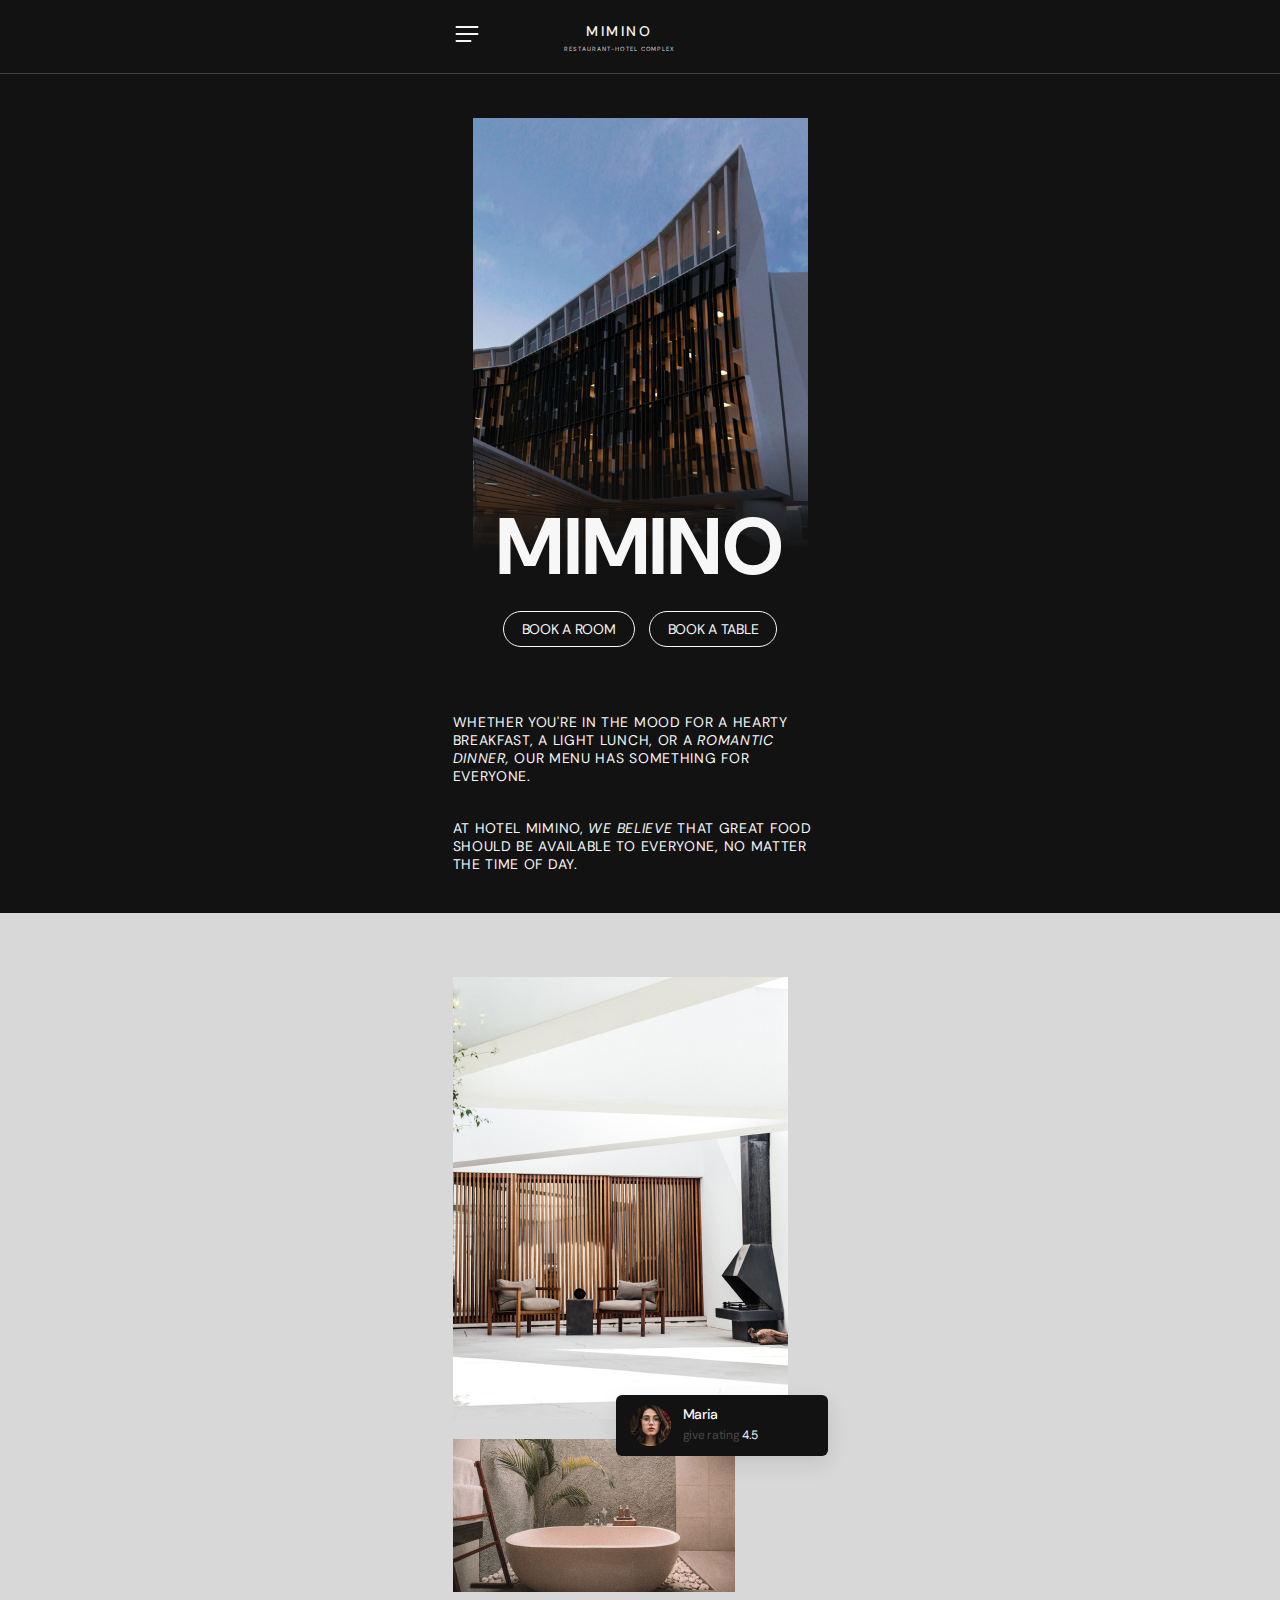
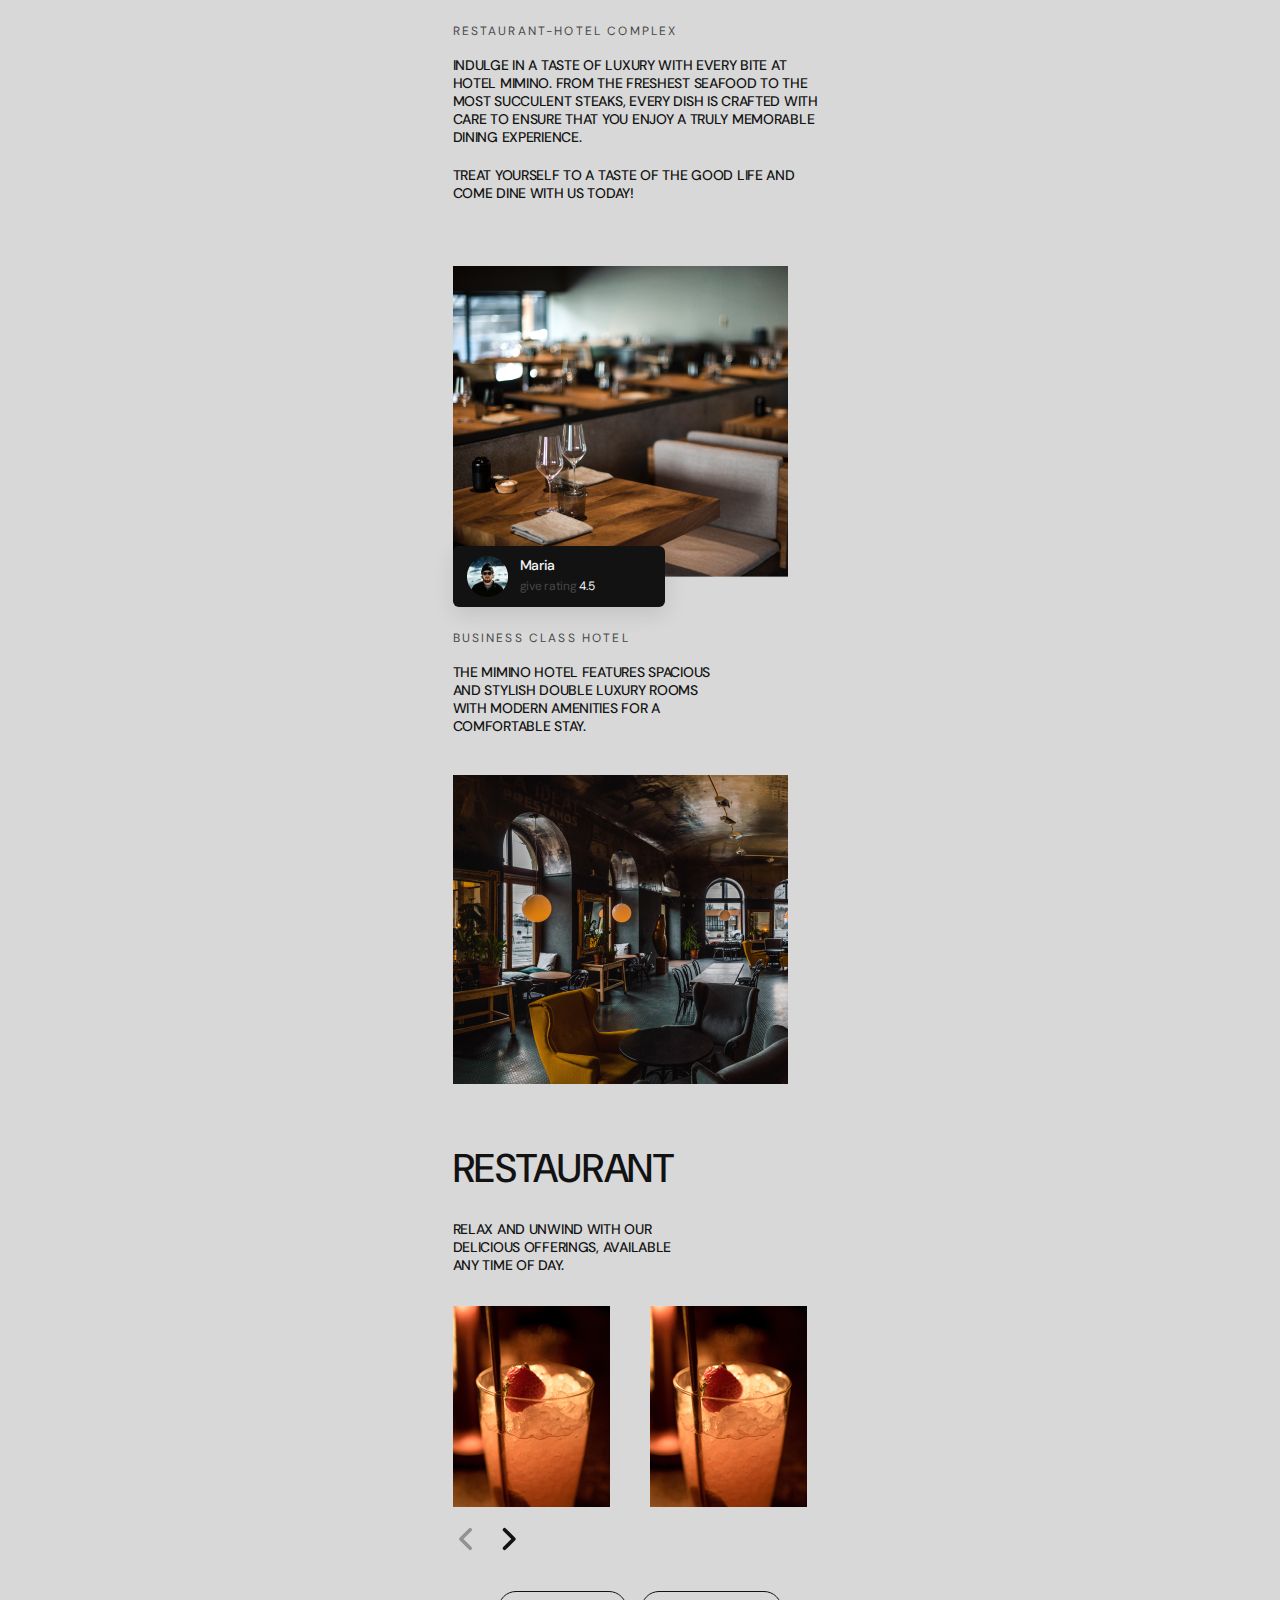
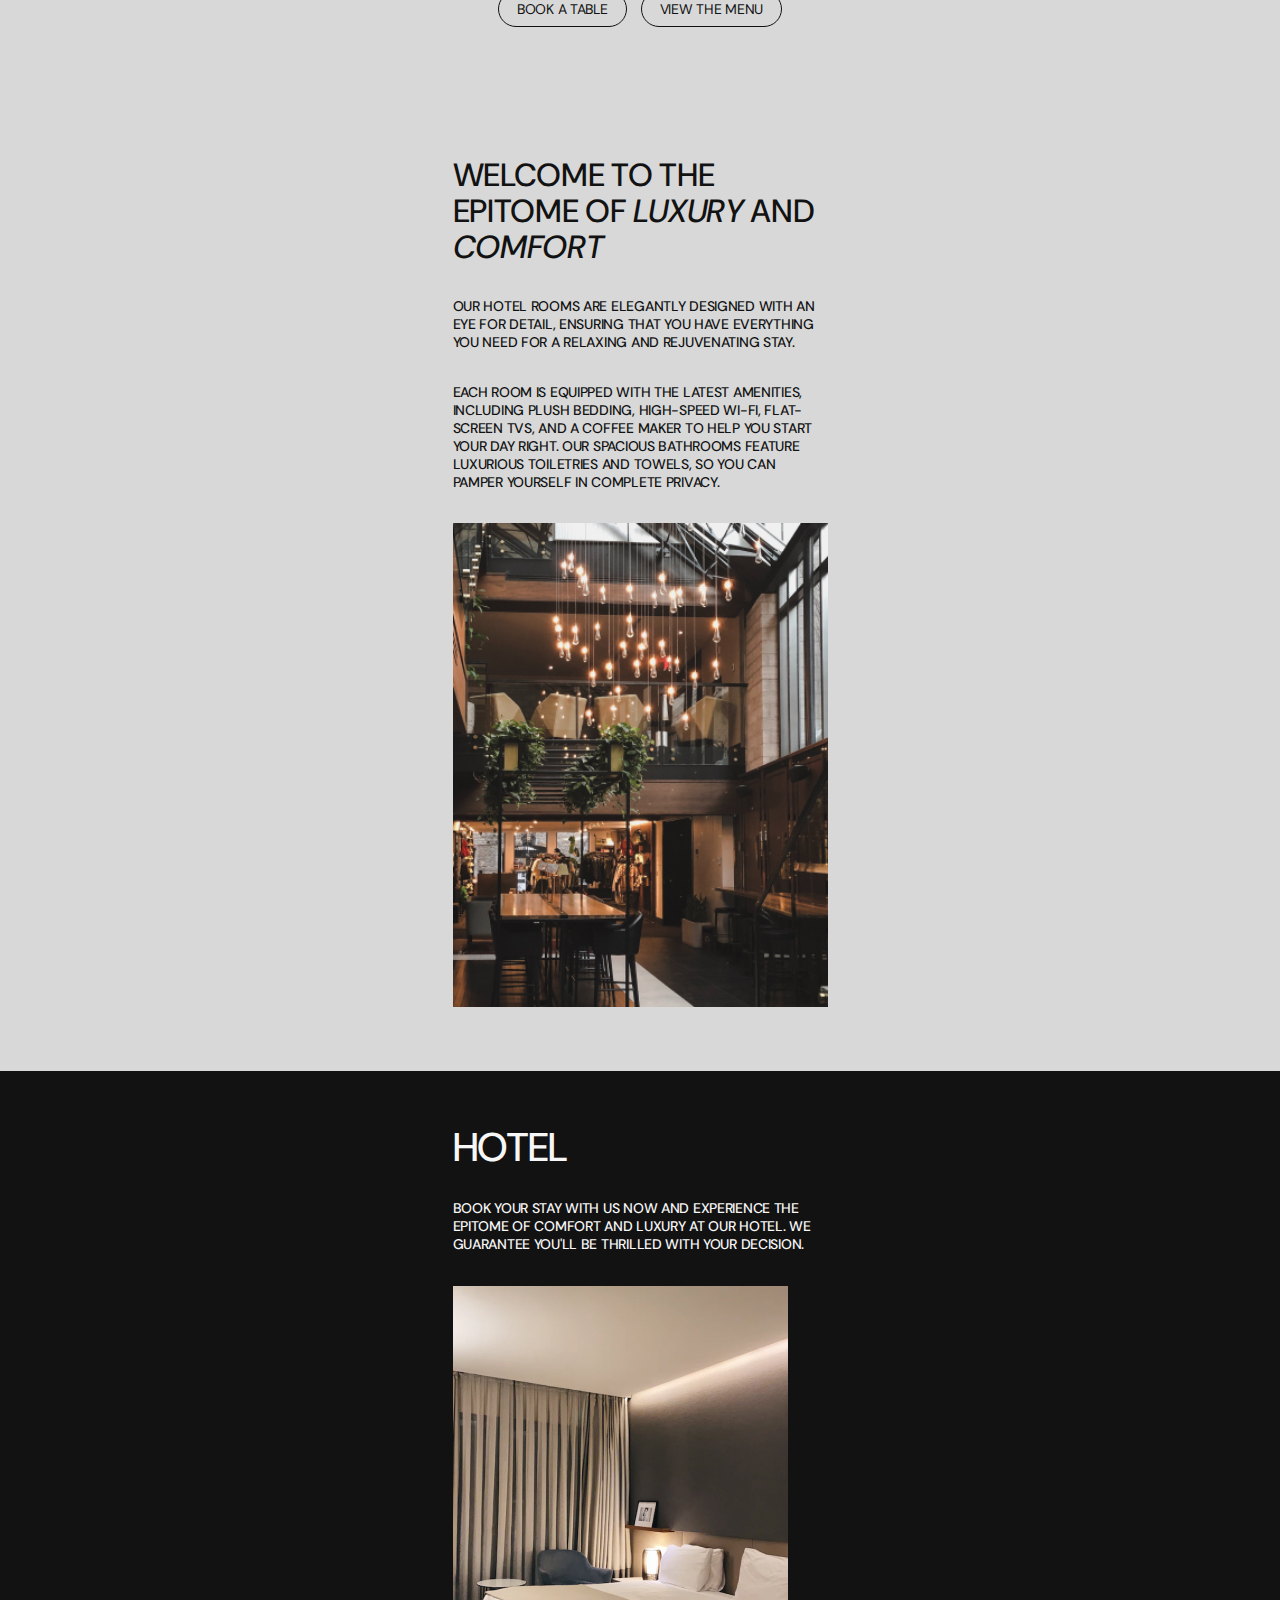
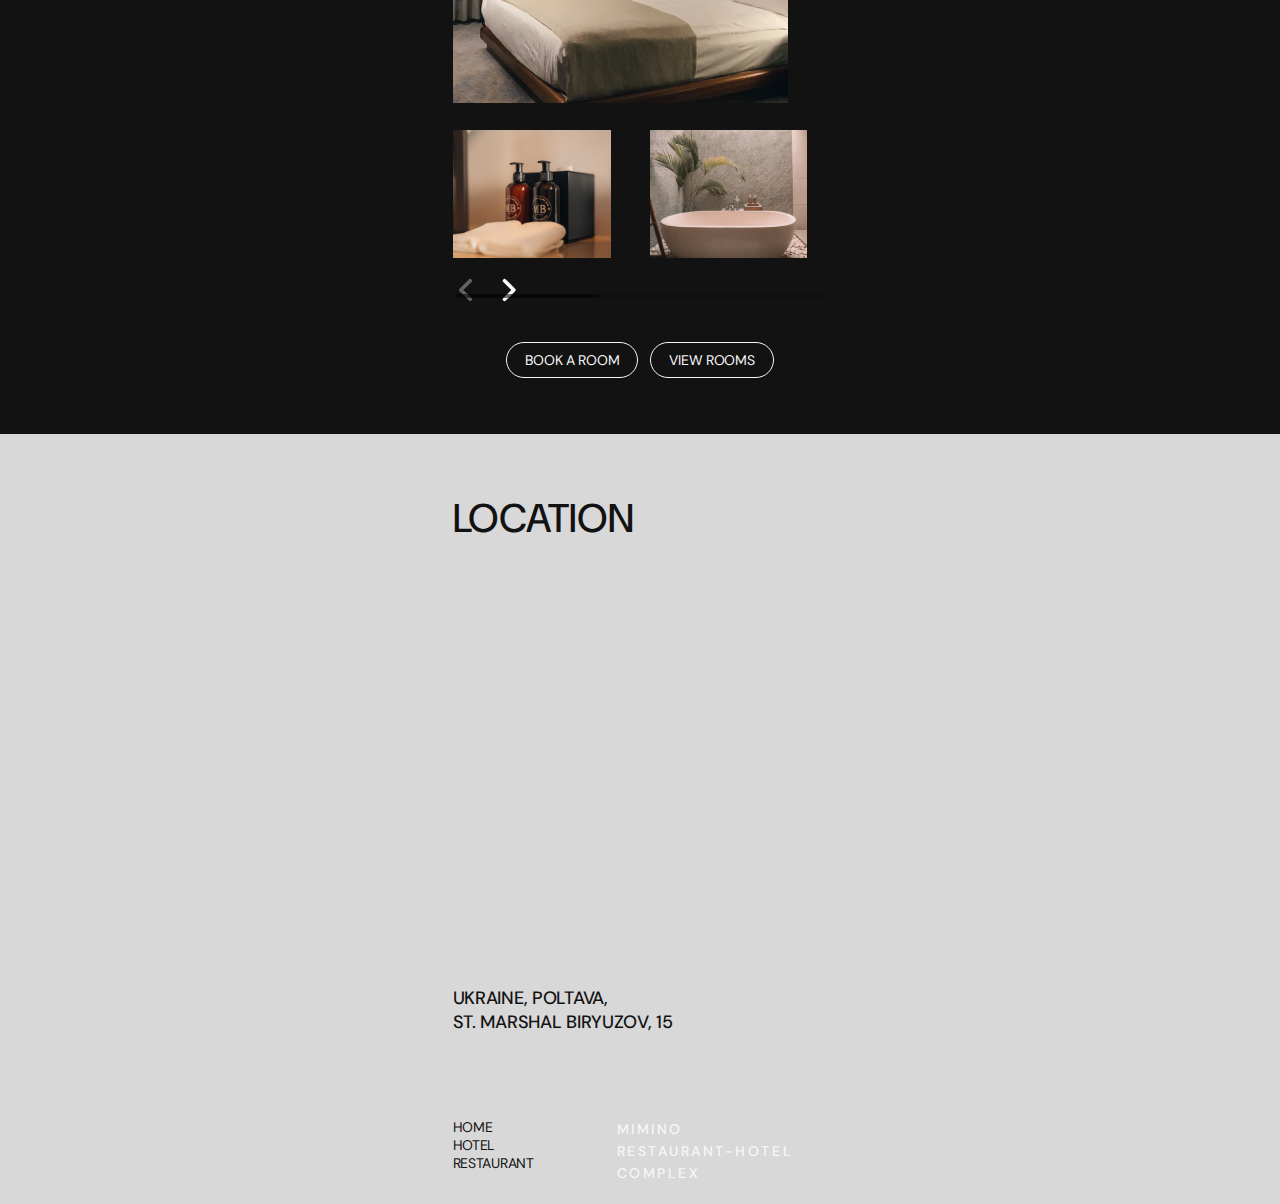
==== index.html @ bb805a33 "add htm&css for mobile" ====
<!DOCTYPE html>
<html lang="en">

<head>
  <meta charset="UTF-8">
  <meta http-equiv="X-UA-Compatible" content="IE=edge">
  <meta name="viewport" content="width=device-width, initial-scale=1.0">
  <title>Home</title>
  <link href="https://fonts.googleapis.com/css2?family=DM+Sans:wght@400;500&display=swap" rel="stylesheet">
  <link rel="stylesheet" href="https://cdnjs.cloudflare.com/ajax/libs/modern-normalize/1.1.0/modern-normalize.min.css"
    integrity="sha512-wpPYUAdjBVSE4KJnH1VR1HeZfpl1ub8YT/NKx4PuQ5NmX2tKuGu6U/JRp5y+Y8XG2tV+wKQpNHVUX03MfMFn9Q=="
    crossorigin="anonymous" referrerpolicy="no-referrer">
  <link rel="stylesheet" href="https://cdn.jsdelivr.net/npm/swiper@9/swiper-bundle.min.css" />
  <link rel="stylesheet" href="./style.css">
</head>

<body>

  <!-- Header -->
  <header class="header">
    <div class="container">
      <div class="pc-menu-container">
        <nav>
          <ul>
            <li><a href="">Home</a></li>
            <li><a href="">Hotel</a></li>
            <li><a href="">Restaurant</a></li>
          </ul>
        </nav>
        <div class="logo">
          <p>Mimino</p>
          <p>restaurant-hotel complex</p>
        </div>
        <address>
          <ul>
            <li><svg class="burger-icon" width="28" height="28">
                <use href="./img/symbol-defs.svg#icon-facebook"></use>
              </svg></li>
            <li><svg>
                <use href="./img/symbol-defs.svgicon-facebook"></use>
              </svg></li>
            <li><svg>
                <use href="./img/symbol-defs.svg#icon-facebook"></use>
              </svg></li>
          </ul>
        </address>
      </div>
      <div class="mobile-menu-container">
        <svg class="burger-icon" width="28" height="28">
          <use href="./img/symbol-defs.svg#icon-menu"></use>
        </svg>
        <div class="logo-container">
          <p class="logo">Mimino</p>
          <p class="logo-text">restaurant-hotel complex</p>
        </div>
      </div>
    </div>
  </header>

  <main>

    <!-- Hero -->
    <section class="hero">
      <div class="container">
        <div class="hero-container">
          <h1 class="title-hero">Mimino</h1>
          <div class="button-container">
            <button type="submit" class="button">Book a room</button>
            <button type="submit" class="button">Book a table</button>
          </div>
          <ul class="hero-list">
            <li>
              <p class="text.hero">Whether you're in the mood for a hearty breakfast, a light lunch, or a <i>romantic
                  dinner,</i> our menu has
                something for
                everyone.</p>
            </li>
            <li>
              <p class="text.hero">At Hotel Mimino, <i>we believe</i> that great food should be available to everyone,
                no
                matter the time of day.
              </p>
            </li>
          </ul>
        </div>
      </div>
    </section>

    <!-- About hotel -->
    <section class="section section-about">
      <div class="container">
        <h2 class="visually-hidden">About hotel</h2>
        <div class="about-wrap">
          <img class="about-image" src="./img/about-us-1-1.jpg" alt="">
          <div class="feedback-block">
            <img class="image-first-reviewer" src="./img/Maria-photo.png" alt="Feedback">
            <div>
              <p class="about-reviewer">Maria</p>
              <p class="about-rating">give rating <span>4.5</span></p>
            </div>
          </div>
          <img src="./img/about-us-1-2.jpg" alt="">
        </div>
        <p class="above-text">Restaurant-hotel complex</p>
        <div class="about-text-container">
          <p class="text">Indulge in a taste of luxury with every bite at Hotel Mimino. From the freshest seafood to
            the most succulent
            steaks,
            every dish is crafted with care to ensure that you enjoy a truly memorable dining experience.</p>
          <p class="text">Treat yourself to a taste of the good life and come dine with us today!</p>
        </div>
        <div class="about-wrap">
          <img class="about-second-image" src="./img/about-us-2-1.png" alt="">
          <div class="feedback-block feedback-second-block">
            <img class="image-first-reviewer" src="./img/alex-photo.png" alt="Feedback">
            <div>
              <p class="about-reviewer">Maria</p>
              <p class="about-rating">give rating <span>4.5</span></p>
            </div>
          </div>
        </div>
        <p class="above-text">business class hotel</p>
        <p class="text about-text">The Mimino hotel features spacious and stylish double luxury rooms with
          modern amenities
          for a comfortable
          stay.</p>
        <img src="./img/about-us-2-2.jpg" alt="">
      </div>
    </section>

    <!-- Restaurant -->
    <section class="section">
      <div class="container">
        <h2 class="title">Restaurant</h2>
        <p class="text restaurant-text">Relax and unwind with our delicious offerings, available any time of day.</p>
        <div class="swiper swiper-restaurant">
          <ul class="swiper-wrapper">
            <li class="swiper-slide">
              <img src="./img/restourant-1.jpg" alt="">
            </li>
            <li class="swiper-slide">
              <img src="./img/restourant-1.jpg" alt="">
            </li>
            <li class="swiper-slide">
              <img src="./img/restourant-1.jpg" alt="">
            </li>
            <li class="swiper-slide">
              <img src="./img/restourant-1.jpg" alt="">
            </li>
            <li class="swiper-slide">
              <img src="./img/restourant-1.jpg" alt="">
            </li>
          </ul>
          <div class="swiper-button-prev">
            <div class="icon-wrapper"><svg class="icon-button-prev">
                <use href="./img/symbol-defs.svg#icon-button-prev"></use>
              </svg></div>
          </div>
          <div class="swiper-button-next">
            <div class="icon-wrapper icon-wrapper-next">
              <svg class="icon-button-next">
                <use href="./img/symbol-defs.svg#icon-button-next"></use>
              </svg>
            </div>
          </div>
        </div>
        <div class="button-container">
          <button type="submit" class="button button-dark">Book a table</button>
          <button type="submit" class="button button-dark">View the menu</button>
        </div>
      </div>
    </section>

    <!-- About hotel -->
    <section class="section">
      <div class="container">
        <h2 class="visually-hidden">About hotel</h2>
        <img src="" alt="">
        <h3 class="title title-hotel">Welcome to the epitome of <i>luxury</i> and <i>comfort</i></h3>
        <div class="text-hotel-container">
          <p class="text">Our hotel rooms are elegantly designed with an eye for detail, ensuring that you have
            everything you need for
            a
            relaxing
            and rejuvenating stay.</p>
          <p class="text">Each room is equipped with the latest amenities, including plush bedding, high-speed
            Wi-Fi, flat-screen TVs,
            and a
            coffee maker to help you start your day right. Our spacious bathrooms feature luxurious toiletries and
            towels,
            so you
            can pamper yourself in complete privacy.</p>
        </div>
        <img src="./img/about-hotel.jpg" width=" 704px" ; alt="" width="335px">
      </div>
    </section>

    <!-- Booking -->
    <section class="section section-dark">
      <div class="container booking-container">
        <h2 class="visually-hidden">Booking</h2>
        <h3 class="title">Hotel</h3>
        <p class="text booking-text">Book your stay with us now and experience the epitome of comfort and luxury at our
          hotel.
          We guarantee you'll
          be
          thrilled with your decision.</p>
        <img src="./img/hotel-badroom.jpg" alt="">
        <div class="swiper swiper-s">
          <ul class="swiper-wrapper">
            <li class="swiper-slide">
              <img src="./img/hotel-bathroom-1.jpg" alt="">
            </li>
            <li class="swiper-slide">
              <img src="./img/hotel-bathroom-2.jpg" alt="">
            </li>
            <li class="swiper-slide">
              <img src="./img/hotel-bathroom-1.jpg" alt="">
            </li>
            <li class="swiper-slide">
              <img src="./img/hotel-bathroom-2.jpg" alt="">
            </li>
            <li class="swiper-slide">
              <img src="./img/hotel-bathroom-1.jpg" alt="">
            </li>
          </ul>
          <div class="swiper-button-prev">
            <div class="icon-wrapper">
              <svg class="icon-button-prev icon-button-ligth">
                <use href="./img/symbol-defs.svg#icon-button-prev"></use>
              </svg>
            </div>
          </div>
          <div class="swiper-button-next">
            <div class="icon-wrapper icon-wrapper-next">
              <svg class="icon-button-next icon-button-ligth">
                <use href="./img/symbol-defs.svg#icon-button-next"></use>
              </svg>
            </div>
            <div class="swiper-scrollbar"></div>
          </div>
        </div>
        <div class="button-container-hotel">
          <button type="submit" class="button">Book a room</button>
          <button type="submit" class="button">View rooms</button>
        </div>
      </div>
    </section>

    <!-- Location -->
    <section class="section section-location">
      <div class="container">
        <h2 class="title">Location</h2>
        <div class="frame">
          <iframe class="frame-map" max-width="335px" height="384px" style="border: 0;"
            src="https://www.google.com/maps/embed?pb=!1m14!1m8!1m3!1d10989.729677347106!2d30.7336159!3d46.4797494!3m2!1i1024!2i768!4f13.1!3m3!1m2!1s0x0%3A0xdc41cc58027fe9b7!2sInweb!5e0!3m2!1sru!2sua!4v1603444441494!5m2!1sru!2sua"
            frameborder="0" allowfullscreen="allowfullscreen" aria-hidden="false" tabindex="0"></iframe>
          <address>
        </div>
        <div class="local-address-container">
          <address>
            <p class="text text-address">Ukraine, Poltava,
              St.&nbsp;Marshal&nbsp;Biryuzov,&nbsp;15</p>
          </address>
        </div>
      </div>
    </section>
  </main>

  <!-- Footer -->
  <footer>
    <div class="container">
      <div class="mobile-menu-container">
        <nav>
          <ul>
            <li><a href="">Home</a></li>
            <li><a href="">Hotel</a></li>
            <li><a href="">Restaurant</a></li>
          </ul>
        </nav>
        <div class="logo">
          <p>Mimino</p>
          <p>restaurant-hotel complex</p>
        </div>
      </div>
    </div>
  </footer>
  <script src="https://cdn.jsdelivr.net/npm/swiper@9/swiper-bundle.min.js"></script>
  <script src="./script-swiper.js"></script>
</body>

</html>
---- style.css ----
/* Variables */

:root {
  --primary-dark-color: #121212;
  --primary-light-color: #F7F7F7;
  --text-dark-color: #121212;
  --text-light-color: F6F6F6;
  --text-secondary-color: #484848;
  --main-background-color: #D8D8D8;
  --secondary-background-color: #121212;
  --transition-duration: 250ms;
  --transition-timing-function: cubic-bezier(0.4, 0, 0.2, 1);
}

body{
  font-family: 'DM Sans', sans-serif;
  font-weight: 400;
  font-size: 14px;
  line-height: calc(18/14);
  color: var(--text-dark-color);
  letter-spacing: -0.02em;
  text-transform: uppercase;
  background-color: var(--main-background-color);
  margin: 0;

}

li {
  list-style: none;
}

a {
  text-decoration: none;
  color: inherit;
}


h1,h2,h3,h4,h5,h6,p,ul {
margin: 0;
padding-left: 0;
}

img {
  display: block;
  max-width: 100%;
}

address {font-style: normal;}

.container {
  max-width: 375px;
  padding: 0 20px;
  margin: 0 auto;
}

.section {
  padding-bottom: 64px;
}

.title {
  font-weight: 500;
    font-size: 40px;
    line-height: calc(40/40);
    margin-bottom: 32px;
}

.text {
  font-weight: 500;
}

.button{
  border: 0.8px solid #F7F7F7;
  border-radius: 32px;
  padding: 8px 18px;
  font-family: 'DM Sans', sans-serif;
  font-weight: 400;
  font-size: 14px;
  line-height: calc(18/14);
  letter-spacing: -0.02em;
  text-transform: uppercase;
  color: #F7F7F7;background-color: transparent;
}

.button-dark {
  border-color: var(--primary-dark-color);
  color: var(--text-dark-color);
}

/* header */
.header {
  border-bottom: 0.5px solid rgba(247, 247, 247, 0.2);
  margin-bottom: 40px;
  position: absolute;
    z-index: 1;
    left: 0;
    right: 0;
}

.logo-container {
display: flex;
flex-direction: column;
justify-content: center;
align-items: center;
gap: 3px;
}

.logo{
  font-weight: 500;
  font-size: 14px;
  line-height: calc(22/14);
  letter-spacing: 0.18em;
  color: var(--primary-light-color)
}

.logo-text {
  font-size: 6px;
  line-height: 8px;
  letter-spacing: 0.18em;
  color: #D8D7D7
}

.pc-menu-container { /* pc-menu */
  display: none;

}

.mobile-menu-container { /* mobile-menu */
  display: flex;
    flex-direction: row;
    gap: 83px;
  padding: 20px 0;
}

.burger-icon { /*  icon */
  stroke: var(--primary-light-color);
}

/* HERO */
.hero {
 background-color: #121212;
}

.hero-container{
  padding-top: 507px;
  padding-bottom: 40px;
    color: var(--primary-light-color);
    background-image: linear-gradient(180deg, rgba(0, 0, 0, 0) 70.73%, #121212 98.51%), url(./img/hero-img-mobile.jpg);
    background-position: 50% 118px;
    background-size: 335px 439px;
    background-repeat: no-repeat;
}
.button-container{
  display: flex;
  justify-content: center;
  align-items: center;
  gap: 14px;
  margin-bottom: 66px;
}

.title-hero {
  position: relative;
  font-size: 80px;
  line-height: 80px;
  margin-bottom: 24px;
  text-align: center;
}

.hero-list{
  display: flex;
  flex-direction: column;
  gap: 34px;
    letter-spacing: 0.05em;
}

/* about-hotel section */

.section-about {
  padding-top: 64px;
}

.about-wrap {
  position: relative;
  margin-bottom: 32px;
}

.about-image {
margin-bottom: 20px;
}

.feedback-block{
  position: absolute;
  z-index: 2;
    right: 0px;
      top: 68%;


  display: flex;
width: 212px;
  height: 61px;
  background: #121212;
  box-shadow: 1px 7px 22px rgba(0, 0, 0, 0.1);
  border-radius: 6px;
}

.image-first-reviewer {
  margin: 10px 12px 10px 14px;

}

.about-reviewer {
  font-weight: 500;
    line-height: calc(14/14);
    color: var(--primary-light-color);
    text-transform: capitalize;
    margin-top: 12px;
    margin-bottom: 7px;

}

.about-rating{
  font-size: 12px;
  line-height: 133.02%;
  text-transform: lowercase;
  color: var(--text-secondary-color);
}

.about-rating span {
  color: var(--primary-light-color);
}

.above-text {
  font-size: 12px;
    line-height: calc(14/12);
    letter-spacing: 0.18em;
    color: var(--text-secondary-color);
    margin-bottom: 18px;
}

.about-text-container{
  display: flex;
flex-direction: column;
gap: 20px;
  margin-bottom: 64px;
}

.feedback-second-block {
    left: 0px;
      top: 90%;
}
.about-second-image{
  margin-bottom: 54px;
}
.about-text {
margin-bottom: 40px;
max-width: 263px;}


.visually-hidden {
  position: absolute;
  width: 1px;
  height: 1px;
  margin: -1px;
  border: 0;
  padding: 0;

  white-space: nowrap;
  clip-path: inset(100%);
  clip: rect(0 0 0 0);
  overflow: hidden;
}

/* Restaurant */

.restaurant-text {
  max-width: 221px;
  margin-bottom: 32px;
}

.swiper-s,
.swiper-restaurant {
  width: 100%;
  margin-bottom: 40px;
}

.icon-button-prev,
.icon-button-next {
  width: 9px;
  height: 10px;
  stroke: var(--primary-dark-color);
  fill: transparent;
}


.swiper-button-next,
.swiper-button-prev {
  position: static;
}

.icon-wrapper {
    width: 24px;
      height: 24px;
      display: flex;
      justify-content: center;
      align-items: center;
        position: absolute;
        bottom: 0px;
}

.icon-wrapper-next {
  left: 44px
}

.swiper-button-next:after,
.swiper-rtl .swiper-button-prev:after {
  content: '';
}

.swiper-button-prev:after,
.swiper-rtl .swiper-button-next:after {
  content: '';}

.swiper-button-next::before,
.swiper-rtl .swiper-button-prev::before {
  content: '';}

  /* About hotel */
.section-dark{
padding-top: 24px;
padding-bottom: 24px;
background-color: var(--secondary-background-color);
}

.title-hotel {
  font-size: 32px;
    line-height: calc(36/32);
}

.text-hotel-container {
  display: flex;
    flex-direction: column;
    margin-bottom: 32px;
  gap: 32px;
}

.booking-container{
color: var(--primary-light-color);
padding-top: 32px;
padding-bottom: 32px;
}

.booking-text{
margin-bottom: 33px;
}

.swiper-booking {
  width: 100%;
  margin-bottom: 40px;
  margin-top: 27px;
}

.icon-button-ligth{
  stroke: var(--primary-light-color);
}

.booking-text + img {
  margin-bottom: 27px;
}


.booking-img-block{
  display: flex;
  justify-content: space-between;
}

.button-container-hotel {
  display: flex;
  gap: 12px;
  justify-content: center;
}

/* Location */

.section-location {
  padding-top: 64px;
}

.frame {
  max-width: 335px;
  height: 384px;
  filter: grayscale(100%);
  margin-bottom: 32px;
}

.frame-map {
  width: 100%;
}

.frame:hover .frame-map {
  pointer-events: auto;
}

.local-address-container {
  max-width: 214px;
}

.text-address {
  font-size: 18px;
    line-height: calc(24/18);
}
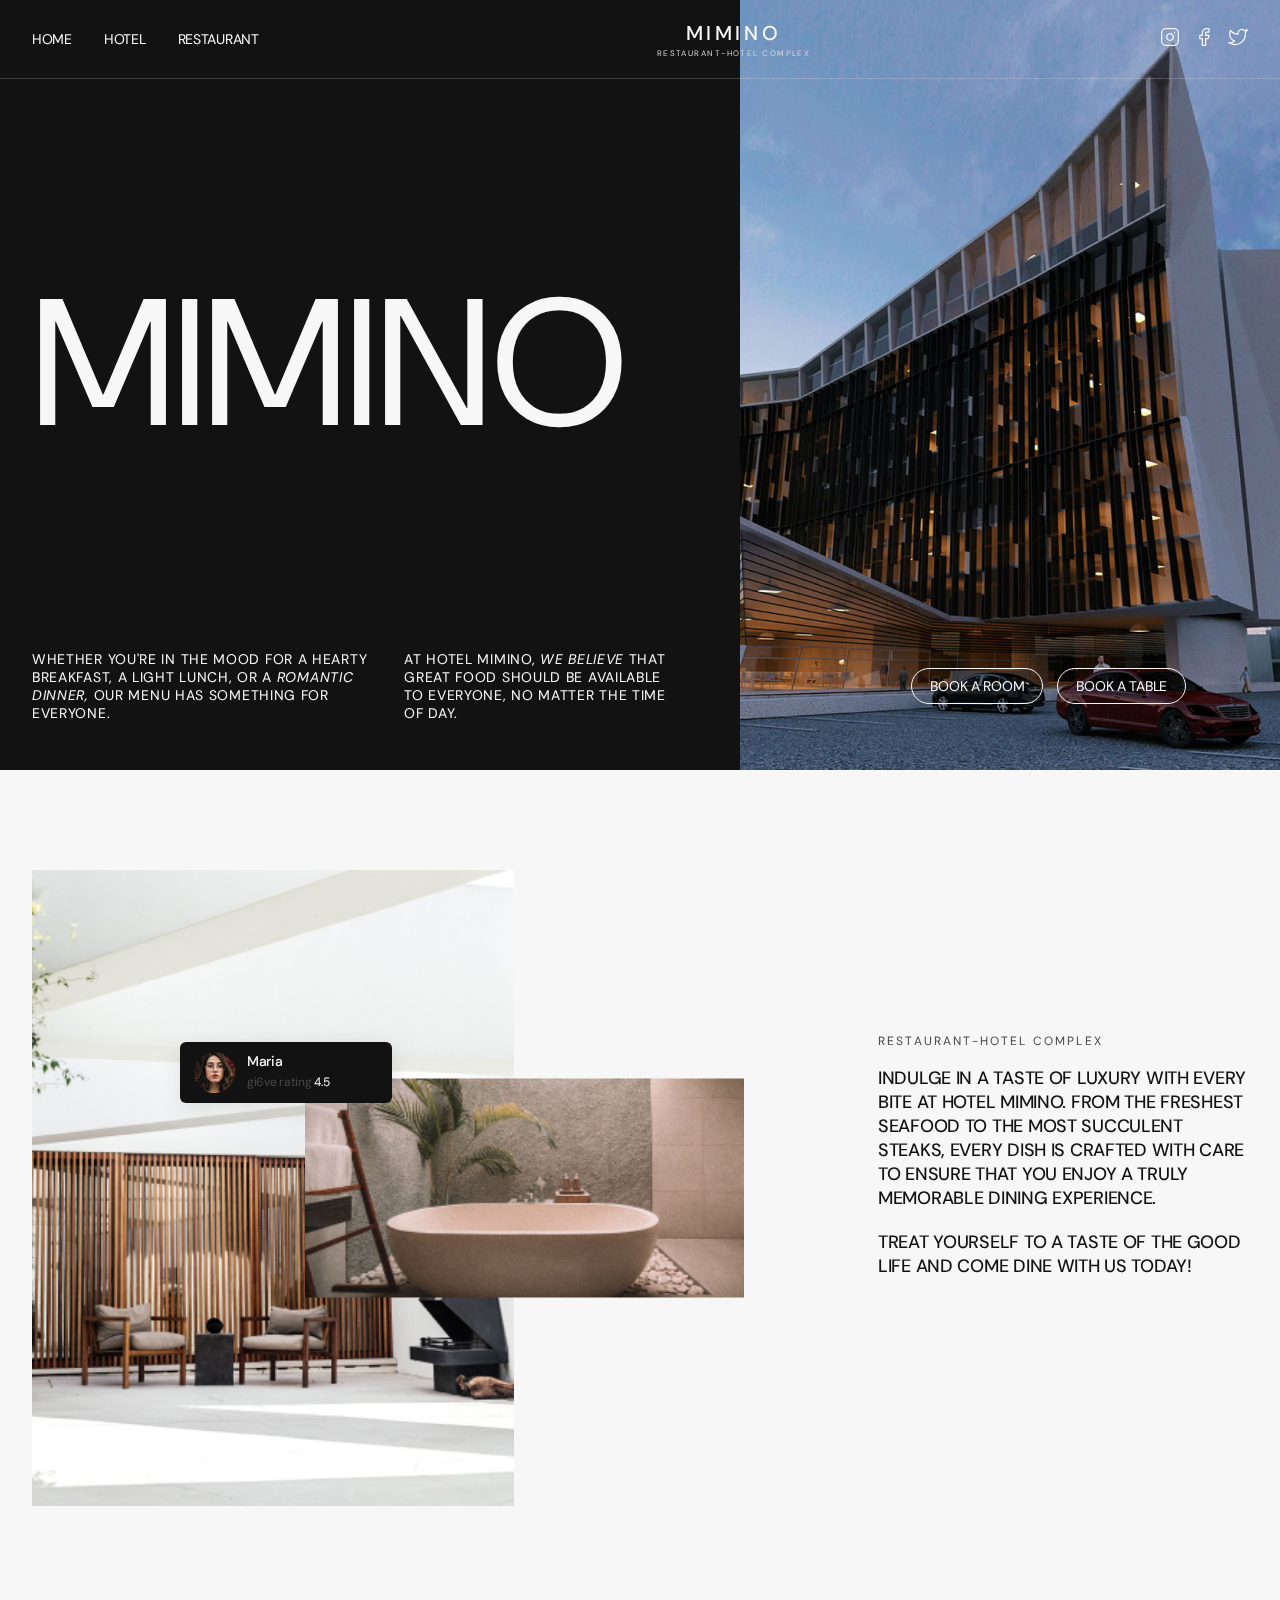
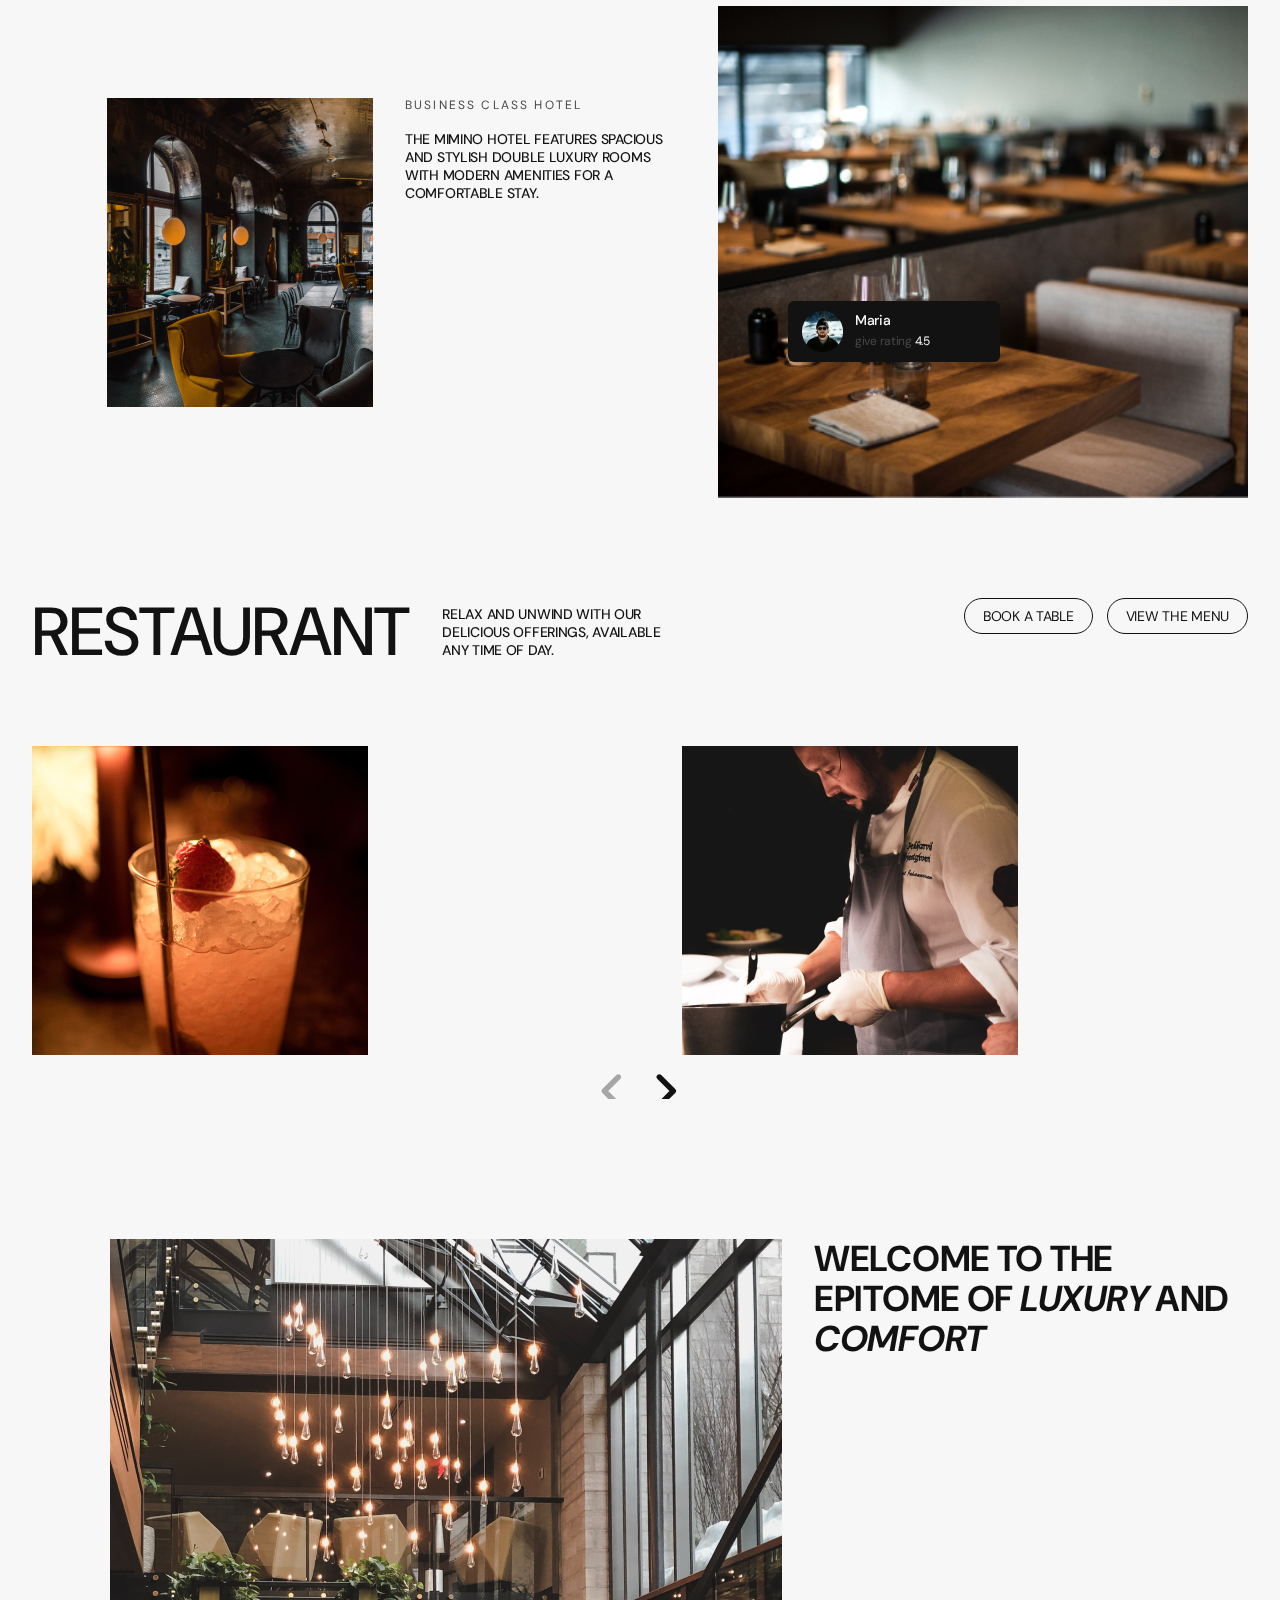
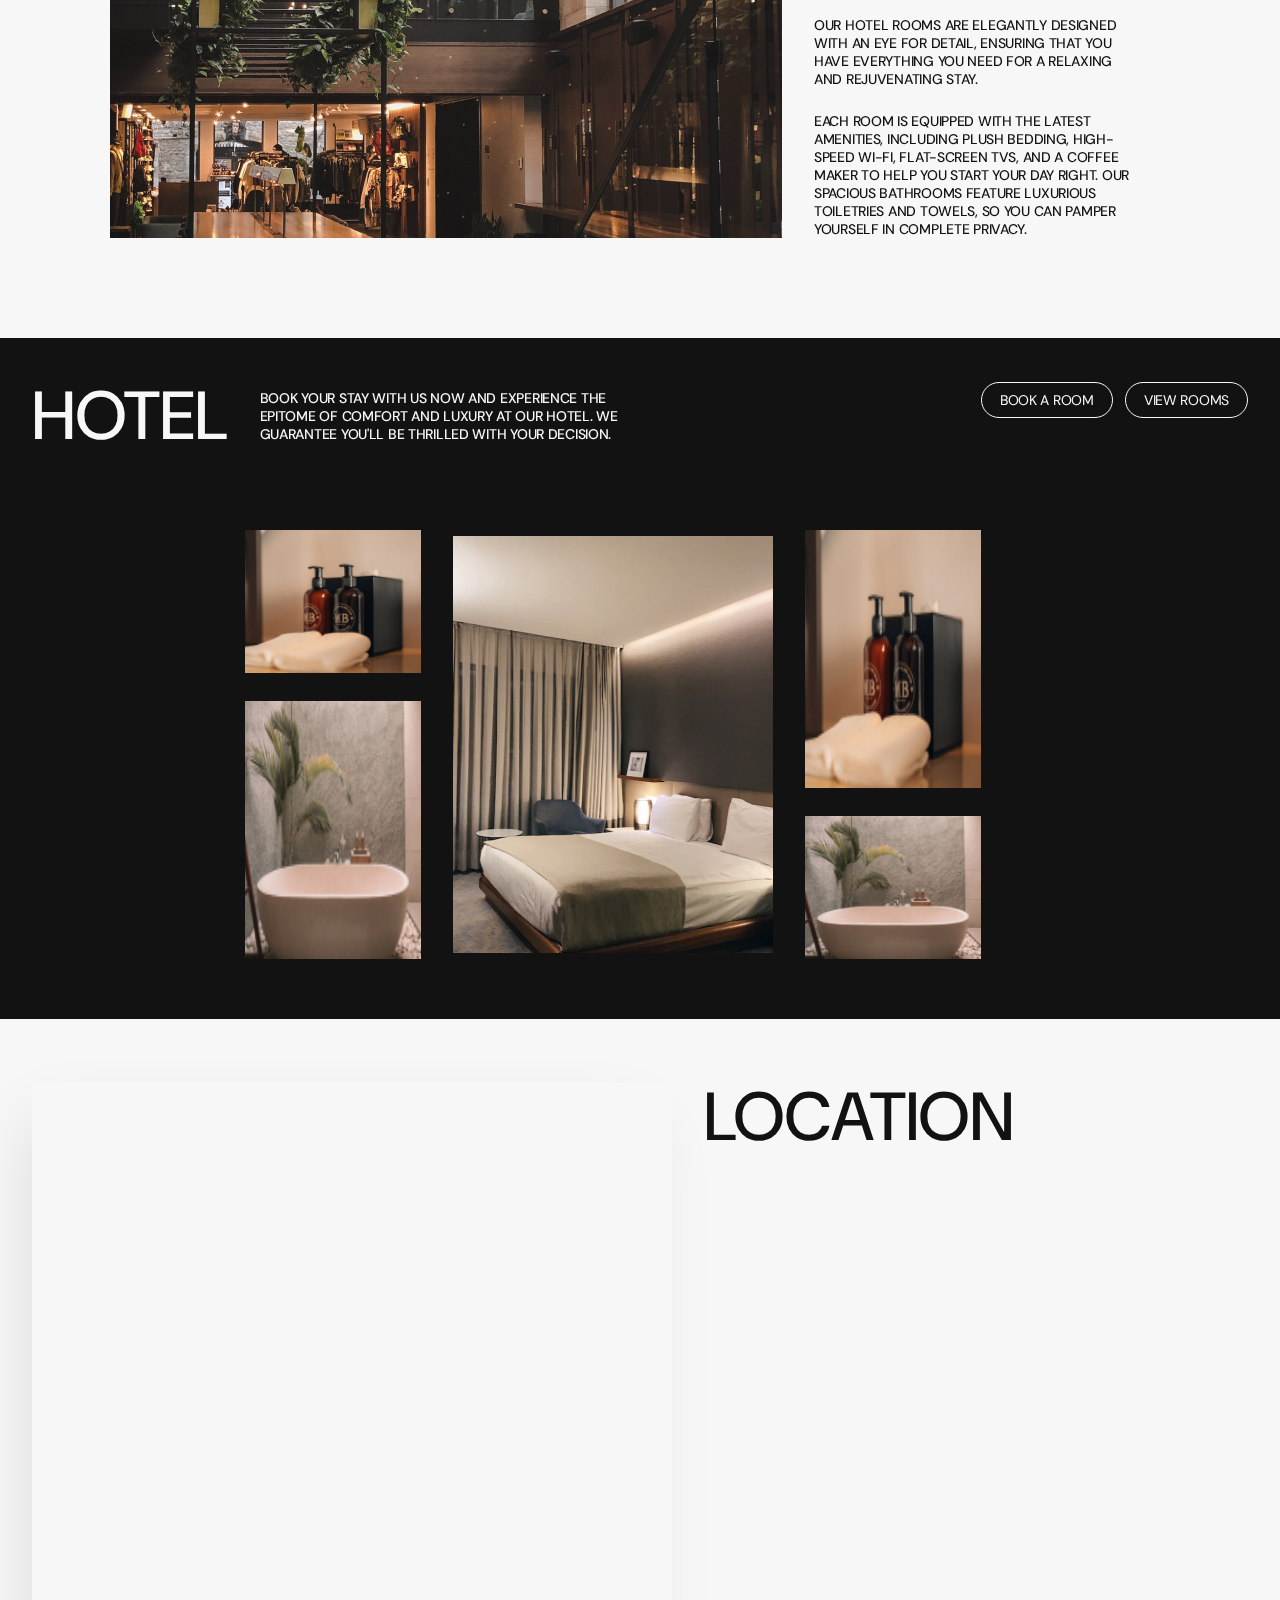
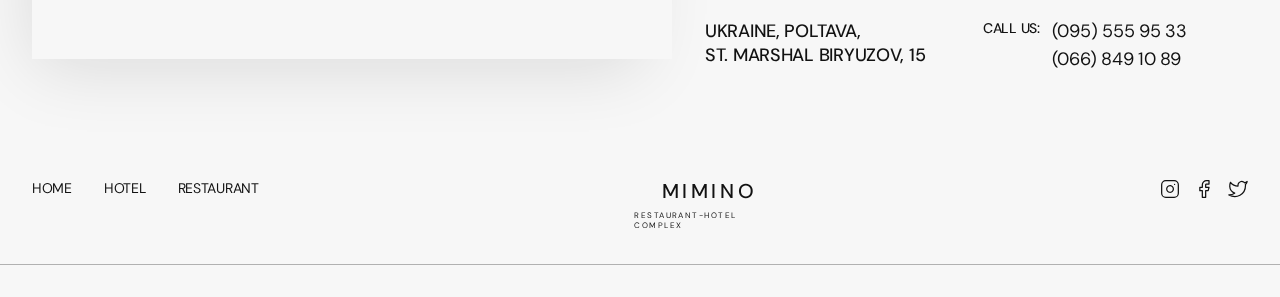
==== commit ccc4ca34: "go" ====
--- a/index.html
+++ b/index.html
@@ -17,43 +17,87 @@
 <body>
 
   <!-- Header -->
-  <header class="header">
+  <header class="header header-underline">
     <div class="container">
       <div class="pc-menu-container">
-        <nav>
-          <ul>
+        <nav class="pc-menu-navigation">
+          <ul class="pc-menu-list">
             <li><a href="">Home</a></li>
             <li><a href="">Hotel</a></li>
             <li><a href="">Restaurant</a></li>
           </ul>
         </nav>
-        <div class="logo">
-          <p>Mimino</p>
-          <p>restaurant-hotel complex</p>
-        </div>
-        <address>
-          <ul>
-            <li><svg class="burger-icon" width="28" height="28">
-                <use href="./img/symbol-defs.svg#icon-facebook"></use>
-              </svg></li>
-            <li><svg>
-                <use href="./img/symbol-defs.svgicon-facebook"></use>
-              </svg></li>
-            <li><svg>
-                <use href="./img/symbol-defs.svg#icon-facebook"></use>
-              </svg></li>
-          </ul>
-        </address>
-      </div>
-      <div class="mobile-menu-container">
+        <div class="logo-container">
+          <p class="logo">Mimino</p>
+          <p class="logo-text">restaurant-hotel complex</p>
+        </div>
+        <div class="sns-cotainer-pc">
+          <div>
+            <ul class="sns-list sns-list-menu">
+              <li class="sns-item">
+                <a href="">
+                  <svg width="20" height="20">
+                    <use href="./img/symbol-defs.svg#icon-instagram"></use>
+                  </svg>
+                </a>
+              </li>
+              <li class="sns-item">
+                <a href="">
+                  <svg width="20" height="20">
+                    <use href="./img/symbol-defs.svg#icon-facebook"></use>
+                  </svg>
+                </a>
+              </li>
+              <li class="sns-item">
+                <a href="">
+                  <svg width="20" height="20">
+                    <use href="./img/symbol-defs.svg#icon-twitter"></use>
+                  </svg>
+                </a>
+              </li>
+            </ul>
+          </div>
+        </div>
+      </div>
+    </div>
+    <div class="mobile-menu-container">
+      <button class="button-modal js-open-menu">
         <svg class="burger-icon" width="28" height="28">
           <use href="./img/symbol-defs.svg#icon-menu"></use>
         </svg>
-        <div class="logo-container">
-          <p class="logo">Mimino</p>
-          <p class="logo-text">restaurant-hotel complex</p>
-        </div>
-      </div>
+      </button>
+      <div class="logo-container">
+        <p class="logo">Mimino</p>
+        <p class="logo-text">restaurant-hotel complex</p>
+      </div>
+      <div class="sns-cotainer-header">
+        <div>
+          <ul class="sns-list sns-list-menu">
+            <li class="sns-item">
+              <a href="">
+                <svg width="20" height="20">
+                  <use href="./img/symbol-defs.svg#icon-instagram"></use>
+                </svg>
+              </a>
+            </li>
+            <li class="sns-item">
+              <a href="">
+                <svg width="20" height="20">
+                  <use href="./img/symbol-defs.svg#icon-facebook"></use>
+                </svg>
+              </a>
+            </li>
+            <li class="sns-item">
+              <a href="">
+                <svg width="20" height="20">
+                  <use href="./img/symbol-defs.svg#icon-twitter"></use>
+                </svg>
+              </a>
+            </li>
+          </ul>
+        </div>
+      </div>
+    </div>
     </div>
   </header>
 
@@ -64,23 +108,25 @@
       <div class="container">
         <div class="hero-container">
           <h1 class="title-hero">Mimino</h1>
-          <div class="button-container">
-            <button type="submit" class="button">Book a room</button>
-            <button type="submit" class="button">Book a table</button>
-          </div>
-          <ul class="hero-list">
-            <li>
-              <p class="text.hero">Whether you're in the mood for a hearty breakfast, a light lunch, or a <i>romantic
-                  dinner,</i> our menu has
-                something for
-                everyone.</p>
-            </li>
-            <li>
-              <p class="text.hero">At Hotel Mimino, <i>we believe</i> that great food should be available to everyone,
-                no
-                matter the time of day.
-              </p>
-            </li>
+          <div class="hero-wrappet-container">
+            <div class="button-container button-container-hero">
+              <button type="submit" class="button" data-modal-room-open>Book a room</button>
+              <button type="submit" class="button" data-modal-table-open>Book a table</button>
+            </div>
+            <ul class="hero-list">
+              <li>
+                <p>Whether you're in the mood for a hearty breakfast, a light lunch, or a <i>romantic
+                    dinner,</i> our menu has
+                  something for
+                  everyone.</p>
+              </li>
+              <li>
+                <p>At Hotel Mimino, <i>we believe</i> that great food should be available to everyone,
+                  no
+                  matter the time of day.
+                </p>
+              </li>
+          </div>
           </ul>
         </div>
       </div>
@@ -90,69 +136,114 @@
     <section class="section section-about">
       <div class="container">
         <h2 class="visually-hidden">About hotel</h2>
-        <div class="about-wrap">
-          <img class="about-image" src="./img/about-us-1-1.jpg" alt="">
-          <div class="feedback-block">
-            <img class="image-first-reviewer" src="./img/Maria-photo.png" alt="Feedback">
+        <div class="aboult-block">
+          <div class="about-wrap">
+            <img class="about-image" src="./img/about-us-1-1-335@1.jpg" alt="" width="335" height="442">
+            <div class="feedback-block">
+              <img class="image-first-reviewer" src="./img/Maria-photo.png" alt="Feedback">
+              <div>
+                <p class="about-reviewer">Maria</p>
+                <p class="about-rating">gi6ve rating <span>4.5</span></p>
+              </div>
+            </div>
+            <img src="./img/about-us-1-2-282@1.jpg" alt="" width="282" height="153">
+          </div>
+          <div>
+            <p class="above-text">Restaurant-hotel complex</p>
+            <div class="about-text-container">
+              <p class="text">Indulge in a taste of luxury with every bite at Hotel Mimino. From the freshest seafood to
+                the most succulent
+                steaks,
+                every dish is crafted with care to ensure that you enjoy a truly memorable dining experience.</p>
+              <p class="text">Treat yourself to a taste of the good life and come dine with us today!</p>
+            </div>
+          </div>
+        </div>
+        <div class="about-block about-second-wrap">
+          <div class="about-wrap">
+            <img class="about-second-image" src="./img/about-us-2-1-335@1.jpg" alt="" width="335" height="311">
+            <div class="feedback-block feedback-second-block">
+              <img class="image-first-reviewer" src="./img/alex-photo.png" alt="Feedback">
+              <div>
+                <p class="about-reviewer">Maria</p>
+                <p class="about-rating">give rating <span>4.5</span></p>
+              </div>
+            </div>
+          </div>
+          <div class="about-buisness-container">
             <div>
-              <p class="about-reviewer">Maria</p>
-              <p class="about-rating">give rating <span>4.5</span></p>
-            </div>
-          </div>
-          <img src="./img/about-us-1-2.jpg" alt="">
-        </div>
-        <p class="above-text">Restaurant-hotel complex</p>
-        <div class="about-text-container">
-          <p class="text">Indulge in a taste of luxury with every bite at Hotel Mimino. From the freshest seafood to
-            the most succulent
-            steaks,
-            every dish is crafted with care to ensure that you enjoy a truly memorable dining experience.</p>
-          <p class="text">Treat yourself to a taste of the good life and come dine with us today!</p>
-        </div>
-        <div class="about-wrap">
-          <img class="about-second-image" src="./img/about-us-2-1.png" alt="">
-          <div class="feedback-block feedback-second-block">
-            <img class="image-first-reviewer" src="./img/alex-photo.png" alt="Feedback">
-            <div>
-              <p class="about-reviewer">Maria</p>
-              <p class="about-rating">give rating <span>4.5</span></p>
-            </div>
-          </div>
-        </div>
-        <p class="above-text">business class hotel</p>
-        <p class="text about-text">The Mimino hotel features spacious and stylish double luxury rooms with
-          modern amenities
-          for a comfortable
-          stay.</p>
-        <img src="./img/about-us-2-2.jpg" alt="">
+              <p class="above-text">business class hotel</p>
+              <p class="text about-text">The Mimino hotel features spacious and stylish double luxury rooms with
+                modern amenities
+                for a comfortable
+                stay.</p>
+            </div>
+            <img src="./img/about-us-2-2-335@1.jpg" alt="" width="335" height="309">
+          </div>
+        </div>
       </div>
     </section>
 
     <!-- Restaurant -->
-    <section class="section">
-      <div class="container">
-        <h2 class="title">Restaurant</h2>
-        <p class="text restaurant-text">Relax and unwind with our delicious offerings, available any time of day.</p>
+    <section class="">
+      <div class="container-r restaurant-main-container">
+        <div class="restaurant-container">
+          <h2 class="title">Restaurant</h2>
+          <p class="text restaurant-text">Relax and unwind with our delicious offerings, available any time of day.</p>
+        </div>
         <div class="swiper swiper-restaurant">
           <ul class="swiper-wrapper">
             <li class="swiper-slide">
-              <img src="./img/restourant-1.jpg" alt="">
+              <img srcset="./img/restourant-1-157@1.jpg 157w,
+              ./img/restourant-1-266@1.jpg 266w,
+              ./img/restourant-1-336@1.jpg 336w,
+              ./img/restourant-1-157@2.jpg 314w,
+              ./img/restourant-1-266@1.jpg 532w,
+              ./img/restourant-1-336@1.jpg 672w"
+                sizes="(max-width: 768px) 157px, (min-width: 768px) 336px, (min-width: 1200px) 266px"
+                src="./img/restourant-1-157@1.jpg" alt="" width="157" height="201">
             </li>
             <li class="swiper-slide">
-              <img src="./img/restourant-1.jpg" alt="">
+              <img srcset="./img/restourant-2-157@1.jpg 157w,
+              ./img/restourant-2-266@1.jpg 266w,
+              ./img/restourant-2-336@1.jpg 336w,
+              ./img/restourant-2-157@2.jpg 314w,
+              ./img/restourant-2-266@1.jpg 532w,
+              ./img/restourant-2-336@1.jpg 672w"
+                sizes="(max-width: 768px) 157px, (min-width: 768px) 336px, (min-width: 1200px) 266px"
+                src="./img/restourant-2-157@1.jpg" alt="" width="157" height="201">
             </li>
             <li class="swiper-slide">
-              <img src="./img/restourant-1.jpg" alt="">
+              <img srcset="./img/restourant-3-266@1.jpg 157w,
+              ./img/restourant-3-266@1.jpg 266w,
+              ./img/restourant-3-266@1.jpg 336w"
+                sizes=" (max-width: 768px) 157px, (min-width: 768px) 336px, (min-width: 1200px) 266px"
+                src="./img/restourant-3-157@1.jpg" alt="" width="157" height="201">
             </li>
             <li class="swiper-slide">
-              <img src="./img/restourant-1.jpg" alt="">
+              <img srcset="./img/restourant-4-266@1.jpg 157w,
+              ./img/restourant-4-266@1.jpg 266w,
+              ./img/restourant-4-266@1.jpg 336w"
+                sizes=" (max-width: 768px) 157px, (min-width: 768px) 336px, (min-width: 1200px) 266px"
+                src="./img/restourant-4-157@1.jpg" alt="" width="157" height="201">
             </li>
             <li class="swiper-slide">
-              <img src="./img/restourant-1.jpg" alt="">
+              <img srcset="./img/restourant-5-266@1.jpg 157w,
+              ./img/restourant-5-266@1.jpg 266w,
+              ./img/restourant-5-266@1.jpg 336w"
+                sizes=" (max-width: 768px) 157px, (min-width: 768px) 336px, (min-width: 1200px) 266px"
+                src="./img/restourant-5-157@1.jpg" alt="" width="157" height="201">
+            </li>
+            <li class="swiper-slide">
+              <img srcset="./img/restourant-3-266@1.jpg 157w,
+              ./img/restourant-3-266@1.jpg 266w,
+              ./img/restourant-3-266@1.jpg 336w"
+                sizes=" (max-width: 768px) 157px, (min-width: 768px) 336px, (min-width: 1200px) 266px"
+                src="./img/restourant-3-157@1.jpg" alt="" width="157" height="201">
             </li>
           </ul>
           <div class="swiper-button-prev">
-            <div class="icon-wrapper"><svg class="icon-button-prev">
+            <div class="icon-wrapper icon-wrapper-prev"><svg class="icon-button-prev">
                 <use href="./img/symbol-defs.svg#icon-button-prev"></use>
               </svg></div>
           </div>
@@ -164,7 +255,7 @@
             </div>
           </div>
         </div>
-        <div class="button-container">
+        <div class="button-container button-restaurant">
           <button type="submit" class="button button-dark">Book a table</button>
           <button type="submit" class="button button-dark">View the menu</button>
         </div>
@@ -172,57 +263,94 @@
     </section>
 
     <!-- About hotel -->
-    <section class="section">
+    <section class="section-about">
+      <div class="container hotel-container">
+        <div class="text-hotel-wrapper">
+          <h2 class="visually-hidden">About hotel</h2>
+          <h3 class="title-hotel">Welcome to the epitome&nbspof <i>luxury</i> and <i>comfort</i></h3>
+          <div class="text-hotel-container">
+            <p class="text text-hotel">Our hotel rooms are elegantly designed with an eye for detail, ensuring that you
+              have
+              everything you need for
+              a
+              relaxing
+              and rejuvenating stay.</p>
+            <p class="text">Each room is equipped with the latest amenities, including plush bedding, high-speed
+              Wi-Fi, flat-screen TVs,
+              and a
+              coffee maker to help you start your day right. Our spacious bathrooms feature luxurious toiletries and
+              towels,
+              so you
+              can pamper yourself in complete privacy.</p>
+          </div>
+        </div>
+        <img srcset="./img/about-hotel-335@1.jpg 335w,
+        ./img/about-hotel-704@1.jpg 704w,
+        ./img/about-hotel-672@1.jpg 672w,"
+          sizes="(max-width: 767px) 335px, (min-width: 768px) and (max-width: 1199px) 704px, (min-width: 1200px) 672px"
+          src="./img/about-hotel-335@1.jpg" alt="">
+      </div>
+    </section>
+
+    <!-- Booking -->
+    <section class="section-dark booking-section">
       <div class="container">
-        <h2 class="visually-hidden">About hotel</h2>
-        <img src="" alt="">
-        <h3 class="title title-hotel">Welcome to the epitome of <i>luxury</i> and <i>comfort</i></h3>
-        <div class="text-hotel-container">
-          <p class="text">Our hotel rooms are elegantly designed with an eye for detail, ensuring that you have
-            everything you need for
-            a
-            relaxing
-            and rejuvenating stay.</p>
-          <p class="text">Each room is equipped with the latest amenities, including plush bedding, high-speed
-            Wi-Fi, flat-screen TVs,
-            and a
-            coffee maker to help you start your day right. Our spacious bathrooms feature luxurious toiletries and
-            towels,
-            so you
-            can pamper yourself in complete privacy.</p>
-        </div>
-        <img src="./img/about-hotel.jpg" width=" 704px" ; alt="" width="335px">
-      </div>
-    </section>
-
-    <!-- Booking -->
-    <section class="section section-dark">
-      <div class="container booking-container">
         <h2 class="visually-hidden">Booking</h2>
-        <h3 class="title">Hotel</h3>
-        <p class="text booking-text">Book your stay with us now and experience the epitome of comfort and luxury at our
-          hotel.
-          We guarantee you'll
-          be
-          thrilled with your decision.</p>
-        <img src="./img/hotel-badroom.jpg" alt="">
-        <div class="swiper swiper-s">
-          <ul class="swiper-wrapper">
-            <li class="swiper-slide">
-              <img src="./img/hotel-bathroom-1.jpg" alt="">
-            </li>
-            <li class="swiper-slide">
-              <img src="./img/hotel-bathroom-2.jpg" alt="">
-            </li>
-            <li class="swiper-slide">
-              <img src="./img/hotel-bathroom-1.jpg" alt="">
-            </li>
-            <li class="swiper-slide">
-              <img src="./img/hotel-bathroom-2.jpg" alt="">
-            </li>
-            <li class="swiper-slide">
-              <img src="./img/hotel-bathroom-1.jpg" alt="">
-            </li>
+        <div class="booking-info-container">
+          <h3 class="title">Hotel</h3>
+          <p class="text booking-text">Book your stay with us now and experience the epitome of comfort and luxury at
+            our
+            hotel.
+            We guarantee you'll
+            be
+            thrilled with your decision.</p>
+        </div>
+        <div class="hotel-pc-container">
+          <ul class="hotel-image-list">
+            <div class="side-image-block">
+              <li class="">
+                <img srscet="./img/hotel-bathroom-1-158@1.jpg 158w,
+                            ./img/hotel-bathroom-1-1-176@1.jpg 176w,
+                               ./img/hotel-bathroom-1-1-320@1.jpg 320w
+                            "
+                  sizes="(max-width: 767px) 158px, (min-width: 768px) and (max-width: 1199px) 176px, (min-width: 1200px) 320px"
+                  src="./img/hotel-bathroom-1-158@1.jpg" alt="" width="176" height="143">
+              </li>
+              <li class="">
+                <img srscet="./img/hotel-bathroom-1-2-158@1.jpg 158w,
+                            ./img/hotel-bathroom-1-2-176@1.jpg 176w,
+                            ./img/hotel-bathroom-1-2-320@1.jpg 320w
+                            "
+                  sizes="(max-width: 767px) 158px, (min-width: 768px) and (max-width: 1199px) 176px, (min-width: 1200px) 320px"
+                  src="./img/hotel-bathroom-2-158@1.jpg" alt="" width="176" height="258">
+              </li>
+            </div>
+            <li class="">
+              <img srcet="./img/hotel-badroom-335@1.jpg 335w,
+                          ./img/hotel-badroom-320@1.jpg 320w,
+                          ./img/hotel-badroom-420@1.jpg 420w,
+                          "
+                sizes="(max-width: 767px) 335px, (min-width: 768px) and (max-width: 1199px) 320px, (min-width: 1200px) 420px"
+                src="./img/hotel-badroom-335@1.jpg" alt="" width="320" height="417">
+            </li>
+            <div class="side-image-block">
+              <li class="">
+                <img srscet="./img/hotel-bathroom-1-158@1.jpg 158w,
+                                        ./img/hotel-bathroom-1-1-176@1.jpg 176w,
+                                           ./img/hotel-bathroom-1-1-320@1.jpg 320w
+                                        "
+                  sizes="(max-width: 767px) 158px, (min-width: 768px) and (max-width: 1199px) 176px, (min-width: 1200px) 320px"
+                  src="./img/hotel-bathroom-1-158@1.jpg" alt="" width="176" height="258">
+              </li>
+              <li class="">
+                <img srscet="./img/hotel-bathroom-1-2-158@1.jpg 158w,
+                                        ./img/hotel-bathroom-1-2-176@1.jpg 176w,
+                                        ./img/hotel-bathroom-1-2-320@1.jpg 320w
+                                        "
+                  sizes="(max-width: 767px) 158px, (min-width: 768px) and (max-width: 1199px) 176px, (min-width: 1200px) 320px"
+                  src="./img/hotel-bathroom-2-158@1.jpg" alt="" width="176" height="143">
+              </li>
+            </div>
           </ul>
           <div class="swiper-button-prev">
             <div class="icon-wrapper">
@@ -240,53 +368,278 @@
             <div class="swiper-scrollbar"></div>
           </div>
         </div>
-        <div class="button-container-hotel">
-          <button type="submit" class="button">Book a room</button>
-          <button type="submit" class="button">View rooms</button>
-        </div>
+      </div>
+      <div class="hotel-mobile-container">
+        <div class="container">
+          <img src="./img/hotel-badroom-335@1.jpg" alt="">
+          <div class="swiper swiper-s">
+            <ul class="swiper-wrapper">
+              <li class="swiper-slide">
+                <img src="./img/hotel-bathroom-1-158@1.jpg" alt="">
+              </li>
+              <li class="swiper-slide">
+                <img src="./img/hotel-bathroom-2-158@1.jpg" alt="">
+              </li>
+              <li class="swiper-slide">
+                <img src="./img/hotel-bathroom-1-158@1.jpg" alt="">
+              </li>
+              <li class="swiper-slide">
+                <img src="./img/hotel-bathroom-2-158@1.jpg" alt="">
+              </li>
+              <li class="swiper-slide">
+                <img src="./img/hotel-bathroom-1-158@1.jpg" alt="">
+              </li>
+            </ul>
+            <div class="swiper-button-prev">
+              <div class="icon-wrapper">
+                <svg class="icon-button-prev icon-button-ligth">
+                  <use href="./img/symbol-defs.svg#icon-button-prev"></use>
+                </svg>
+              </div>
+            </div>
+            <div class="swiper-button-next">
+              <div class="icon-wrapper icon-wrapper-next">
+                <svg class="icon-button-next icon-button-ligth">
+                  <use href="./img/symbol-defs.svg#icon-button-next"></use>
+                </svg>
+              </div>
+              <div class="swiper-scrollbar"></div>
+            </div>
+          </div>
+        </div>
+      </div>
+      <div class="button-container-hotel">
+        <button type="submit" class="button">Book a room</button>
+        <button type="submit" class="button">View rooms</button>
+      </div>
       </div>
     </section>
 
     <!-- Location -->
     <section class="section section-location">
-      <div class="container">
-        <h2 class="title">Location</h2>
+      <div class="container container-location">
+        <h2 class="title title-location">Location</h2>
         <div class="frame">
           <iframe class="frame-map" max-width="335px" height="384px" style="border: 0;"
             src="https://www.google.com/maps/embed?pb=!1m14!1m8!1m3!1d10989.729677347106!2d30.7336159!3d46.4797494!3m2!1i1024!2i768!4f13.1!3m3!1m2!1s0x0%3A0xdc41cc58027fe9b7!2sInweb!5e0!3m2!1sru!2sua!4v1603444441494!5m2!1sru!2sua"
             frameborder="0" allowfullscreen="allowfullscreen" aria-hidden="false" tabindex="0"></iframe>
           <address>
         </div>
-        <div class="local-address-container">
-          <address>
+        <address>
+          <div class="local-address-container">
             <p class="text text-address">Ukraine, Poltava,
               St.&nbsp;Marshal&nbsp;Biryuzov,&nbsp;15</p>
-          </address>
-        </div>
+            <div class="address-wrapper">
+              <p class="text title-address-numbers">call us:</p>
+              <ul class="list-address">
+                <li><a href="tel:0955559533">(095) 555 95 33</a></li>
+                <li><a href="tel:0668491089">(066) 849 10 89</a></li>
+            </div>
+            </ul>
+          </div>
+        </address>
       </div>
     </section>
   </main>
 
   <!-- Footer -->
-  <footer>
+  <footer class="footer">
     <div class="container">
-      <div class="mobile-menu-container">
-        <nav>
-          <ul>
-            <li><a href="">Home</a></li>
-            <li><a href="">Hotel</a></li>
-            <li><a href="">Restaurant</a></li>
+      <div class="footer-container">
+        <div class="footer-menu-container">
+          <nav class=".pc-footer-navigation">
+            <ul class="pc-menu-list footer-menu-list">
+              <li><a href="">Home</a></li>
+              <li><a href="">Hotel</a></li>
+              <li><a href="">Restaurant</a></li>
+            </ul>
+          </nav>
+        </div>
+        <div class="logo-footer-container">
+          <p class="logo logo-dark">Mimino</p>
+          <p class="logo-text logo-text-dark">restaurant-hotel complex</p>
+        </div>
+        <div class="sns-cotainer">
+          <ul class="sns-list">
+            <li class="sns-item">
+              <a href="">
+                <svg width="20" height="20">
+                  <use href="./img/symbol-defs.svg#icon-instagram"></use>
+                </svg>
+              </a>
+            </li>
+            <li class="sns-item">
+              <a href="">
+                <svg width="20" height="20">
+                  <use href="./img/symbol-defs.svg#icon-facebook"></use>
+                </svg>
+              </a>
+            </li>
+            <li class="sns-item">
+              <a href="">
+                <svg width="20" height="20">
+                  <use href="./img/symbol-defs.svg#icon-twitter"></use>
+                </svg>
+              </a>
+            </li>
           </ul>
-        </nav>
-        <div class="logo">
-          <p>Mimino</p>
-          <p>restaurant-hotel complex</p>
         </div>
       </div>
     </div>
   </footer>
+  <!-- Menu Mobile Modal-->
+  <div class="modal-mobile-menu js-menu-container">
+    <div class="">
+      <div class="modal-menu-header">
+        <div class="container">
+          <div class="mobile-menu-container">
+            <button class="button-modal js-close-menu" type="button">
+              <svg class="burger-icon" width="28" height="28">
+                <use href="./img/symbol-defs.svg#icon-x-close"></use>
+              </svg>
+            </button>
+            <div class="logo-container">
+              <p class="logo">Mimino</p>
+              <p class="logo-text">restaurant-hotel complex</p>
+            </div>
+          </div>
+        </div>
+      </div>
+      <div class="menu-modal-navigation">
+        <div class="container">
+          <ul class="modal-menu-list">
+            <l class="text-address-menu text-light"><a href="">Home</a></l>
+            <l class="text-address-menu text-light"><a href="">Hotel</a></l>
+            <l class="text-address-menu text-light"><a href="">Restaurant</a></l>
+          </ul>
+        </div>
+      </div>
+    </div>
+    <div class="sns-modal-cotainer">
+      <div class="container">
+        <ul class="sns-list sns-list-menu">
+          <li class="sns-item">
+            <a href="">
+              <svg width="20" height="20">
+                <use href="./img/symbol-defs.svg#icon-instagram"></use>
+              </svg>
+            </a>
+          </li>
+          <li class="sns-item">
+            <a href="">
+              <svg width="20" height="20">
+                <use href="./img/symbol-defs.svg#icon-facebook"></use>
+              </svg>
+            </a>
+          </li>
+          <li class="sns-item">
+            <a href="">
+              <svg width="20" height="20">
+                <use href="./img/symbol-defs.svg#icon-twitter"></use>
+              </svg>
+            </a>
+          </li>
+        </ul>
+      </div>
+    </div>
+  </div>
+
+  <!-- Modal Book a room -->
+  <div class="backdrop is-hidden" data-modal-room>
+    <div class="modal-room">
+      <h2 class="title title-modal">Book <i>a room</i></h2>
+      <button class="button-close-modal" type="button" data-modal-room-close>
+        <svg class="burger-icon" width="28" height="28">
+          <use href="./img/symbol-defs.svg#icon-x-close"></use>
+        </svg>
+      </button>
+      <form name="form-room">
+        <div class="form-modal-room">
+          <div class="form-field-room">
+            <label class="label-modal-room" for="name-user">Who should book a table for?</label>
+            <input class="input-form" type="text" pattern="[A-Za-zА-Яа-яЁё]{2,}\s[A-Za-zА-Яа-яЁё]{2,}"
+              title="example John Doe" id="name-user" name="name" autocomplete=off placeholder="YOUR NAME">
+          </div>
+          <div class="form-field-room">
+            <label class="label-modal-room" for="number-user">Phone number</label>
+            <input class="input-form" type="tel" pattern="[+] [3][8] [(][0-9]{3}[)] [0-9]{7}" placeholder="+ 38 ()"
+              title="example + 38 (000) 0000000" id="number-user" name="number" autocomplete=off>
+          </div>
+
+          <div class="form-field-room form-field-select">
+            <label class="label-modal-room " for="check-in-date">Check-in date</label>
+            <input type="date" id="check-in-date" name="check-in" autocomplete=off>
+          </div>
+          <div class="form-field-room">
+            <label class="label-modal-room form-field-select" for="check-out-date">Check-out date</label>
+            <input type="date" id="check-out-date" name="check-out" autocomplete=off>
+          </div>
+          <div class="form-field-room">
+            <label class="label-modal-room form-field-select" for="number-category">Number category</label>
+            <select name="number-category" id="number-category">
+              <option value="number">Double suite</option>
+              <option value="number">Single suite</option>
+              <option value="number">Residence Hall</option>
+              <option value="number">Broke room</option>
+            </select>
+          </div>
+        </div>
+        <button class="button button-modal-room" type="submit">MAKE A RESERVATION</button>
+      </form>
+    </div>
+  </div>
+
+  <!-- Modal Table a room -->
+  <div class="backdrop is-hidden" data-modal-table>
+    <div class="modal-room madal-table">
+      <h2 class="title title-modal">Book <i>a table</i></h2>
+      <button class="button-close-modal" type="button" data-modal-table-close>
+        <svg class="burger-icon" width="28" height="28">
+          <use href="./img/symbol-defs.svg#icon-x-close"></use>
+        </svg>
+      </button>
+      <form name="form-table">
+        <div class="form-modal-room">
+          <div class="form-field-room">
+            <label class="label-modal-room" for="name-user-table">Who should book a table for?</label>
+            <input class="input-form" type="text" pattern="[A-Za-zА-Яа-яЁё]{2,}\s[A-Za-zА-Яа-яЁё]{2,}"
+              title="example John Doe" id="name-user-table" name="name" autocomplete=off placeholder="YOUR NAME">
+          </div>
+
+          <div class="form-field-room form-field-select">
+            <label class="label-modal-room form-field-select visually-hidden" for="number-people"
+              placeholder="fdsfds">Number
+              category</label>
+            <select name="number-people" id="number-category">
+              <option value="number" disabled selected>NUMBER OF PEOPLE</option>
+              <option value="number">1-2</option>
+              <option value="number">3-5</option>
+              <option value="number">6-10</option>
+              <option value="number">More</option>
+            </select>
+          </div>
+
+          <div class="form-field-room form-field-select">
+            <label class="label-modal-room" for="check-out-date">Check-out date</label>
+            <input type="date" id="check-out-date" name="check-out" autocomplete=off>
+          </div>
+
+          <div class="form-field-room">
+            <label class="label-modal-room" for="number-user">Phone number</label>
+            <input class="input-form" type="tel" pattern="[+] [3][8] [(][0-9]{3}[)] [0-9]{7}" placeholder="+ 38 ()"
+              title="example + 38 (000) 0000000" id="number-user" name="number" autocomplete=off>
+          </div>
+        </div>
+        <button class="button button-modal-room" type="submit">MAKE A RESERVATION</button>
+      </form>
+    </div>
+  </div>
+
+  <!-- Scripts -->
   <script src="https://cdn.jsdelivr.net/npm/swiper@9/swiper-bundle.min.js"></script>
   <script src="./script-swiper.js"></script>
+  <script src="./mobile-menu.js"></script>
+  <script src="./multi-moda.js"></script>
 </body>
 
 </html>--- a/style.css
+++ b/style.css
@@ -20,7 +20,7 @@
   color: var(--text-dark-color);
   letter-spacing: -0.02em;
   text-transform: uppercase;
-  background-color: var(--main-background-color);
+  background-color: var(--primary-light-color);
   margin: 0;
 
 }
@@ -53,8 +53,37 @@
   margin: 0 auto;
 }
 
+
+@media screen and (min-width: 768px) {
+  .container {
+      max-width: 768px;
+      padding: 0 32px;
+    }
+}
+
+@media screen and (min-width: 1200px) {
+    .container {
+      min-width: 1136px;
+      padding: 0 32px;
+
+    max-width: 1440px;
+    }
+}
+
 .section {
   padding-bottom: 64px;
+}
+
+@media screen and (min-width: 768px) {
+.section {
+    padding-bottom: 80px;
+  }
+}
+
+@media screen and (min-width: 1200px) {
+  .section {
+      padding-bottom: 100px;
+    }
 }
 
 .title {
@@ -64,8 +93,27 @@
     margin-bottom: 32px;
 }
 
+@media screen and (min-width: 768px){
+  .title {
+font-size: 68px;
+  line-height: calc(68/68);
+  margin-bottom: 80px;
+    }
+}
+
+@media screen and (min-width: 1200px) {
+  .title {
+    font-size: 68px;
+    line-height: 68px;
+  }
+}
+
 .text {
   font-weight: 500;
+}
+
+.text-light {
+  color: var(--primary-light-color);
 }
 
 .button{
@@ -87,13 +135,31 @@
 }
 
 /* header */
+
+.header-container {
+  width: 100%;
+  padding: 0 20px;
+  margin: 0 auto;
+}
+
+@media screen and (min-width: 768px) {
+  .header-container {
+    width: 100%;
+    padding: 0 32px;
+    margin: 0 auto;
+  }
+}
+
 .header {
-  border-bottom: 0.5px solid rgba(247, 247, 247, 0.2);
-  margin-bottom: 40px;
   position: absolute;
     z-index: 1;
     left: 0;
     right: 0;
+}
+
+.header-underline,
+.modal-menu-header {
+  border-bottom: 0.5px solid rgba(247, 247, 247, 0.2);
 }
 
 .logo-container {
@@ -102,6 +168,7 @@
 justify-content: center;
 align-items: center;
 gap: 3px;
+height: 38px;
 }
 
 .logo{
@@ -112,6 +179,13 @@
   color: var(--primary-light-color)
 }
 
+@media screen and (min-width: 768px) {
+  .logo {
+      font-size: 20px;
+      line-height: calc(24/20);
+    }
+}
+
 .logo-text {
   font-size: 6px;
   line-height: 8px;
@@ -119,25 +193,106 @@
   color: #D8D7D7
 }
 
+@media screen and (min-width: 768px) {
+  .logo-text {
+    font-size: 8px;
+    line-height: calc(10/8);
+  }
+}
+
+.footer-menu-container,
 .pc-menu-container { /* pc-menu */
   display: none;
-
-}
+}
+
+@media screen and (min-width: 1200px) {
+.pc-menu-container {
+    /* pc-menu */
+  display: flex;
+    flex-direction: row;
+    padding: 20px 0;
+    position: relative;
+  }
+  }
+
+  .pc-menu-navigation{
+    display: flex;
+    justify-content: center;
+    align-items: center;
+    margin-right: 398px;
+
+  }
+
+  .pc-menu-list {
+    display: flex;
+    color: #F7F7F7;
+    gap: 32px;
+  }
+
+.sns-cotainer-header {
+  display: none;
+}
+
+@media screen and (min-width: 768px){
+  .sns-cotainer-header {
+  display: flex;
+  background-color: transparent;
+  border: none;
+  position: absolute;
+  top: 27px;
+  right: 32px;
+  padding: 0;
+  }
+}
+
+.sns-cotainer-pc {
+  display: flex;
+  background-color: transparent;
+  border: none;
+  padding: 0;
+  justify-content: center;
+  align-items: center;
+  margin-left: auto;
+}
+
 
 .mobile-menu-container { /* mobile-menu */
   display: flex;
     flex-direction: row;
-    gap: 83px;
   padding: 20px 0;
+    justify-content: center;
+}
+
+@media screen and (min-width: 1200px) {
+.mobile-menu-container {
+    display: none;
+  }
 }
 
 .burger-icon { /*  icon */
   stroke: var(--primary-light-color);
+  cursor: pointer;
+
+}
+
+@media screen and (min-width: 768px) {
+  .burger-icon {
+    width: 32px;
+      height: 32px;
+  }
 }
 
 /* HERO */
 .hero {
  background-color: #121212;
+}
+
+@media screen and (min-width: 1200px) {
+.hero{
+  background-image: url(./img/hero-img-pc.jpg);
+    background-position: 100%;
+  background-repeat: no-repeat;
+}
 }
 
 .hero-container{
@@ -149,20 +304,82 @@
     background-size: 335px 439px;
     background-repeat: no-repeat;
 }
+
+@media screen and (min-width: 768px) {
+  .hero-container {
+      padding-top: 606px;
+      padding-bottom: 32px;
+      color: var(--primary-light-color);
+      background-image: linear-gradient(180deg, rgba(0, 0, 0, 0) 70.73%, #121212 98.51%), url(./img/hero-img-mobile.jpg);
+      background-position: 50% 128px;
+      background-size: 542px 710px;
+      background-repeat: no-repeat;
+    }
+}
+
+@media screen and (min-width: 1200px) {
+    .hero-container {
+        padding-top: 274px;
+        padding-bottom: 48px;
+        color: var(--primary-light-color);
+        background-image: none
+      }
+}
+
 .button-container{
   display: flex;
   justify-content: center;
   align-items: center;
   gap: 14px;
-  margin-bottom: 66px;
+
+}
+
+@media screen and (max-width: 1200px) {
+.button-container-hero {
+    margin-bottom: 66px;
+  }
+}
+
+@media screen and (min-width: 1200px) {
+  .button-container-hero {
+    margin-right: 62px;
+  }
+}
+
+
+@media screen and (min-width: 1200px) {
+.hero-wrappet-container {
+   display: flex;
+   flex-direction: row-reverse;
+    justify-content: space-between;
+  }
 }
 
 .title-hero {
   position: relative;
   font-size: 80px;
-  line-height: 80px;
+  line-height: calc(80/80);
   margin-bottom: 24px;
   text-align: center;
+  font-weight: 400;
+}
+
+@media screen and (min-width: 768px){
+  .title-hero {
+      font-size: 150px;
+      line-height: calc(150/150);
+      margin-bottom: 32px;
+
+    }
+}
+
+@media screen and (min-width: 1200px) {
+  .title-hero {
+    font-size: 180px;
+    line-height: calc(180/180);
+    margin-bottom: 196px;
+  text-align: start;
+  }
 }
 
 .hero-list{
@@ -172,19 +389,81 @@
     letter-spacing: 0.05em;
 }
 
+@media screen and (min-width: 768px){
+  .hero-list {
+  flex-direction:row;
+  gap: 32px;
+  max-width: 648px;
+
+  }
+}
+
 /* about-hotel section */
 
 .section-about {
   padding-top: 64px;
-}
-
+  padding-bottom: 64px;
+}
+
+@media screen and (min-width: 768px) {
+  .section-about {
+      padding-top: 80px;
+      padding-bottom: 80px;
+    }
+}
+
+.aboult-block {
+  margin-bottom: 32px;
+}
+
+@media screen and (min-width: 1200px) {
+  .section-about {
+  padding-top: 100px;
+  padding-bottom: 100px;
+  }
+  .aboult-block {
+  display: flex;
+  gap: 364px;
+  align-items: center;
+  margin-bottom: 100px;
+  }
+  .about-wrap {
+  position: relative;
+  display: flex;
+  flex-direction: row-reverse;
+  align-items: center
+  }
+  .about-second-wrap{
+    margin-left: 176px;
+      display: flex;
+      gap: 50px;
+      flex-direction: row-reverse;
+      align-items: center;
+  }
+}
+
+@media screen and (max-width: 1200px) {
 .about-wrap {
   position: relative;
+}
+.about-wrap:not(:last-child) {
+  position: relative;
   margin-bottom: 32px;
 }
-
+}
+
+
+
+@media screen and (max-width: 768px) {
 .about-image {
 margin-bottom: 20px;
+}}
+
+@media screen and (min-width: 768px) {
+  .about-image {
+min-width: 482px;
+  min-height: 636px;
+    }
 }
 
 .feedback-block{
@@ -192,14 +471,44 @@
   z-index: 2;
     right: 0px;
       top: 68%;
-
-
   display: flex;
 width: 212px;
   height: 61px;
   background: #121212;
   box-shadow: 1px 7px 22px rgba(0, 0, 0, 0.1);
   border-radius: 6px;
+}
+
+@media screen and (min-width: 768px) {
+.feedback-block {
+    right: 122px;
+    top: 27%;
+  }
+.feedback-block + img {
+position: absolute;
+z-index: 1;
+    right: 0;
+      top: 50%;
+      transform: translateY(-50%);
+      width: 404px;
+      height: 219px;
+}
+}
+
+@media screen and (min-width: 1200px) {
+  .feedback-block {
+    right: 122px;
+    top: 27%;
+  }
+
+  .feedback-block+img {
+    right: -230px;
+    top: 50%;
+    transform: translateY(-50%);
+    width: 439px;
+    height: 219px;
+  }
+
 }
 
 .image-first-reviewer {
@@ -236,23 +545,82 @@
     margin-bottom: 18px;
 }
 
+
 .about-text-container{
   display: flex;
-flex-direction: column;
-gap: 20px;
+  flex-direction: column;
+  gap: 20px;
   margin-bottom: 64px;
 }
 
+@media screen and (min-width: 768px) {
+  .about-text-container {
+    max-width: 472px;
+    font-weight: 500;
+      font-size: 18px;
+      line-height: 24px;
+
+  }
+}
+
+@media screen and (min-width: 1200px) {
+  .about-text-container {max-width: 530px;}
+}
 .feedback-second-block {
     left: 0px;
-      top: 90%;
-}
+      top: 32%;
+}
+@media screen and (min-width: 768px) {
+  .feedback-second-block {
+    left: -20%;
+  top: 36%;
+    }
+}
+
+@media screen and (min-width: 768px) {
+  .feedback-second-block {
+left: 70px;
+  top: 60%;
+    }
+  }
+
+@media screen and (max-width: 1200px) {
 .about-second-image{
   margin-bottom: 54px;
+
+}}
+
+@media screen and (max-width: 768px) {
+  .about-image,
+  .about-second-image,
+  .about-buisness-container img  {
+  object-fit: cover;
+  }
+}
+
+@media screen and (min-width: 768px) {
+  .about-second-image {
+  position: relative;
+  min-width: 530px;
+  height: 492px;
+  margin-left: auto;
+  }
+
+.about-buisness-container {
+display: flex;
+flex-direction: row-reverse;
+gap: 32px;
+max-width: 561px;
+  }
+
+    .about-buisness-container img {
+width: 266px;
+height: 309px;
+    }
 }
 .about-text {
 margin-bottom: 40px;
-max-width: 263px;}
+min-width: 263px;}
 
 
 .visually-hidden {
@@ -276,10 +644,96 @@
   margin-bottom: 32px;
 }
 
+@media screen and (min-width: 768px) {
+   .restaurant-container {
+  display: flex;
+  gap: 32px;
+  align-items: center;
+
+  }
+
+  .restaurant-text {
+  margin-bottom: 80px;
+  }
+}
+
+@media screen and (min-width: 1200px){
+  .restaurant-main-container {
+    position: relative;
+      padding-left: 32px;
+      margin: 0 auto;
+        max-width: 1440px;
+  }
+.button-restaurant {
+  position: absolute;
+  top: 0;
+  right: 32px;
+}
+
+  .restaurant-container {
+    display: flex;
+    gap: 32px;
+    align-items: center;
+
+  }
+
+ }
+
+.swiper-restaurant {
+  width: 100%;
+  margin-bottom: 40px;
+}
+
 .swiper-s,
 .swiper-restaurant {
   width: 100%;
   margin-bottom: 40px;
+}
+
+/* Hotel */
+
+.hotel-pc-container {
+  display: none;
+}
+
+
+@media screen and (min-width: 768px) {
+  .hotel-mobile-container{
+  display: none;
+  }
+
+  .hotel-pc-container {
+    display: flex;
+      justify-content: center;
+  }
+
+  .hotel-image-list{
+    display: flex;
+gap: 32px;
+align-items: center;
+  }
+
+
+}
+@media screen and (max-width: 768px) {
+  .swiper-slide img {
+  object-fit: cover;
+  }
+}
+
+@media screen and (min-width: 768px) {
+.swiper-slide img {
+  width: 336px;
+  height: 309px;
+
+}
+}
+@media screen and (min-width: 1200px) {
+  .swiper-slide img {
+width: 336px;
+  height: 309px;
+  object-fit: cover;
+  }
 }
 
 .icon-button-prev,
@@ -289,6 +743,15 @@
   stroke: var(--primary-dark-color);
   fill: transparent;
 }
+
+@media screen and (min-width: 768px) {
+  .icon-button-prev,
+    .icon-button-next {
+      width: 7px;
+      height: 14px;
+    }
+}
+
 
 
 .swiper-button-next,
@@ -306,9 +769,35 @@
         bottom: 0px;
 }
 
+@media screen and (min-width: 768px) {
+.icon-wrapper {
+    width: 36px;
+    height: 36px;
+    bottom: -10px;
+  }
+}
+
+@media screen and (min-width: 1200px) {
+  .icon-wrapper {
+    width: 36px;
+    height: 36px;
+    bottom: -10px;
+  }
+}
+
 .icon-wrapper-next {
   left: 44px
 }
+
+@media screen and (min-width: 1200px) {
+  .icon-wrapper-prev {
+      left: 45%;
+    }
+  .icon-wrapper-next {
+left: calc(45% + 54px);
+  }
+}
+
 
 .swiper-button-next:after,
 .swiper-rtl .swiper-button-prev:after {
@@ -323,39 +812,140 @@
 .swiper-rtl .swiper-button-prev::before {
   content: '';}
 
+.swiper-scrollbar-horizontal {
+  display: none;
+}
+
   /* About hotel */
-.section-dark{
-padding-top: 24px;
-padding-bottom: 24px;
-background-color: var(--secondary-background-color);
+@media screen and (min-width: 1200px) {
+  .hotel-container {
+    display: flex;
+    flex-direction: row-reverse;
+  }
+.text-hotel-wrapper{
+  display: flex;
+  flex-direction: column;
+      justify-content: space-between;
+      margin-left: 32px;
+}
 }
 
 .title-hotel {
   font-size: 32px;
     line-height: calc(36/32);
+    margin-bottom: 32px;
+}
+
+@media screen and (min-width: 768px) {
+  .title-hotel {
+      max-width: 434px;
+      margin-bottom: 50px;
+    }
+}
+
+@media screen and (min-width: 1200px) {
+  .title-hotel {
+  font-size: 36px;
+    line-height: calc(40/36);
+  }
 }
 
 .text-hotel-container {
   display: flex;
     flex-direction: column;
+  gap: 32px;
+}
+
+@media screen and (max-width: 1200px) {
+  .text-hotel-container {
     margin-bottom: 32px;
-  gap: 32px;
-}
-
-.booking-container{
+  }
+}
+
+@media screen and (min-width: 768px) and (max-width: 1199px) {
+.text-hotel-container {
+    display: flex;
+    flex-direction:row;
+    margin-bottom: 40px;
+    gap: 32px;
+  }
+}
+  @media screen and (min-width: 1200px) {
+  .text-hotel-container {
+    flex-direction: column;
+    gap: 24px;
+  }
+
+  .text-hotel-container p{
+    width: 320px;
+  }
+
+}
+
+.section-dark {
+  background-color: var(--secondary-background-color);
+}
+
+.booking-section{
 color: var(--primary-light-color);
 padding-top: 32px;
 padding-bottom: 32px;
 }
 
+@media screen and (min-width: 768px) {
+  .booking-section {
+  padding-top: 44px;
+  padding-bottom: 44px;
+  }
+
+  .booking-info-container{
+  display: flex;
+  flex-direction: row;
+  gap: 32px;
+  align-items: center;
+  }
+
+  .side-image-block {
+    display: flex;
+    flex-direction: column;
+    gap: 16px;
+
+  }
+
+  .item-center-image {
+    display: block
+  }
+}
+
+@media screen and (min-width: 1200px) {
+.booking-section {
+  padding-bottom: 60px;
+  position: relative;
+}
+
+.side-image-block {
+  gap: 28px;
+}
+
+.booking-section .icon-wrapper {
+  display: none;
+}
+.button-container-hotel {
+  position: absolute;
+  top: 44px;
+  right: 32px;
+}
+}
+
 .booking-text{
 margin-bottom: 33px;
 }
 
-.swiper-booking {
-  width: 100%;
-  margin-bottom: 40px;
-  margin-top: 27px;
+@media screen and (min-width: 768px) {
+.booking-text {
+  margin-bottom: 80px;
+    max-width: 362px;
+  }
 }
 
 .icon-button-ligth{
@@ -378,21 +968,93 @@
   justify-content: center;
 }
 
+@media screen and (min-width: 768px) and (max-width: 1200px){
+.button-container-hotel {
+margin-top: 40px;
+  }
+}
+
 /* Location */
 
-.section-location {
-  padding-top: 64px;
-}
-
-.frame {
+@media screen and (min-width: 768px) {
+  .section-location {
+      padding: 80px 0;
+
+    }
+}
+
+@media screen and (min-width: 1200px) {
+  .container-location {
+      position: relative;
+      display: flex;
+      flex-direction: row-reverse;
+      justify-content: start;
+    }
+  
+    .title-location {
+      margin-left: 32px;
+    }
+  
+    .frame {
+      width: 640px;
+    }
+  
+    .local-address-container {
+      gap: 64px;
+      position: absolute;
+      bottom: 20px;
+      left: 705px;
+    }
+
+            .address-wrapper {
+              display: flex;
+              gap: 12px;
+            }
+}
+
+.title-location{
+  margin-bottom: 32px;
+}
+
+  @media screen and (min-width: 768px) {
+  .title-location {
+  margin-bottom: 40px;
+  }
+  .section-location {
+  padding: 80px 0;
+  }
+
+
+  }
+
+  .section-location {
+  padding: 64px 0;
+
+  }
+
+  .frame {
   max-width: 335px;
   height: 384px;
-  filter: grayscale(100%);
+  mix-blend-mode: luminosity;
+  box-shadow: -14px 24px 68px -16px rgba(0, 0, 0, 0.12);
   margin-bottom: 32px;
+  }
+
+  @media screen and (min-width: 768px) {
+  .frame {
+  max-width: 704px;
+  height: 576px;
+  }
+  }
+
+
+.frame:hover  {
+  filter: none;
 }
 
 .frame-map {
   width: 100%;
+  height: 100%;
 }
 
 .frame:hover .frame-map {
@@ -401,9 +1063,462 @@
 
 .local-address-container {
   max-width: 214px;
+}
+
+@media screen and (min-width: 768px) {
+  .local-address-container {
+      display: flex;
+      flex-direction: row;
+      justify-content: space-between;
+      max-width: 100%;
+    }
 }
 
 .text-address {
   font-size: 18px;
     line-height: calc(24/18);
+    margin-bottom: 28px;
+}
+
+@media screen and (min-width: 768px) {
+  .text-address {
+  width: 214px;
+    margin-bottom: 0;
+  }
+
+  .list-address{
+    font-size: 18px;
+      line-height: calc(24/18);
+  }
+}
+
+.title-address-numbers {
+  font-weight: 500;
+  margin-bottom: 12px;
+}
+
+.title-address-numbers + ul {
+  display: flex;
+  flex-direction: column;
+gap: 4px;
+}
+
+/* Footer */
+.footer-menu-list {
+  color: #121212;
+}
+
+@media screen and (min-width: 1200px) {
+.footer-menu-container{
+  display: block;
+}
+}
+
+.footer-container {
+  display: flex;
+  justify-content: space-between;
+  padding: 24px 0 34px;
+}
+
+.logo-dark {
+  color: var(--primary-dark-color);
+  font-size: 20px;
+    line-height: calc(24/20);
+}
+
+.logo-text-dark {
+    color: var(--primary-dark-color);
+      font-size: 8px;
+      line-height: calc(10/8);
+    }
+
+.logo-footer-container {
+  display: flex;
+  flex-direction: column;
+  gap:7px;
+  max-width: 150px;
+}
+
+@media screen and (min-width: 1200px) {
+.logo-footer-container {
+  align-items: center;
+}
+
+  .pc-footer-navigation {
+    display: flex;
+    justify-content: center;
+    align-items: center;
+  }
+}
+
+.sns-list {
+  display: flex;
+  justify-content: center;
+  align-items: center;
+  gap: 14px;
+  fill: transparent;
+  stroke: #121212;
+}
+
+
+/* Modal mobli menu */
+
+.modal-mobile-menu {
+  position: fixed;
+  top: 0;
+  left: 0;
+  z-index: 99;
+  width: 100%;
+  height: 100%;
+  background-color: #121212;
+  display: flex;
+  flex-direction: column;
+  justify-content: space-between;
+  padding-bottom: 24px;
+  transform: translateX(-100%);
+  transition: transform var(--transition-duration) var(--transition-timing-function);
+}
+
+.text-address-menu {
+  font-size: 18px;
+    line-height: calc(24/18);
+    letter-spacing: 0.05em;
+}
+
+.modal-mobile-menu.is-open {
+  transform: translateX(0);
+}
+
+.modal-menu-body{
+display: flex;
+flex-direction: column;
+justify-content: space-around;
+}
+
+.menu-modal-navigation {
+  padding-top: 128px;
+}
+
+.modal-menu-list {
+  display: flex;
+  flex-direction: column;
+  gap:32px;
+  align-items: center;
+}
+
+@media screen and (min-width: 768px) {
+.menu-modal-navigation {
+    padding-top: 240px;
+  }
+  .modal-menu-list {
+font-size: 28px;
+  line-height: 32px;
+    gap: 40px;
+    align-items: center;
+  }
+}
+
+@media screen and (max-height: 450px) {
+  .menu-modal-navigation {
+    padding-top: 5%;
+    }
+}
+ 
+.sns-list-menu {
+  stroke: var(--primary-light-color);
+      justify-content: start;
+
+}
+
+@media screen and (min-width: 768px) {
+.sns-modal-cotainer{
+  position: absolute;
+  top: 27px;
+  right: 32px;
+}}
+
+
+.button-modal {
+background-color: transparent;
+border: none;
+position: absolute;
+top: 23px;
+left: 20px;
+padding: 0;
+}
+
+@media screen and (min-width: 768px) {
+  .button-modal {
+left: 30px;
+  }
+}
+
+/* Modal Book a room */
+
+
+.backdrop {
+  position: fixed;
+  top: 0;
+  left: 0;
+  width: 100%;
+  height: 100%;
+  background-color: rgba(46, 47, 66, 0.5);
+  transition: opacity var(--transition-duration) var(--transition-timing-function), visibility var(--transition-duration) var(--transition-timing-function);
+  z-index: 3;
+  padding: 2px;
+  opacity: 1;
+overflow: scroll;}
+
+.is-hidden {
+  pointer-events: none;
+  opacity: 0;
+  visibility: hidden;
+}
+
+.backdrop.is-hidden .modal-room{
+transform: translate(-50%, -50%) scale(0.9);
+}
+
+.modal-room {
+    position: absolute;
+      top: 50%;
+      left: 50%;
+      transform: translate(-50%, -50%) scale(1);
+      z-index: 2;
+      max-width: 335px;
+      height: 636px;
+      background-color: var(--primary-dark-color);
+      width: 95%;
+      padding: 24px;
+      color: var(--primary-light-color);
+      transition: opacity var(--transition-duration) var(--transition-timing-function), 
+      visibility var(--transition-duration) var(--transition-timing-function), transform var(--transition-duration) var(--transition-timing-function);
+}
+
+@media screen and (min-width: 768px) {
+  .modal-room {
+    max-width: 628px;
+      height: 572px;
+      padding: 32px;
+  }
+}
+
+
+
+@media screen and (max-height: 600px) {
+  .modal-room {
+    top: 20px;
+    transform: translate(-50%, 0);
+  }
+}
+
+
+.title-modal {
+  max-width: 200px;
+  font-size: 28px;
+    line-height: calc(38/28);
+    margin-bottom: 40px;
+}
+
+@media screen and (min-width: 768px) {
+.title-modal {
+    max-width: 260px;
+font-size: 36px;
+    line-height: calc(40/36);
+    margin-bottom: 60px;
+  }
+}
+
+.button-close-modal {
+ position: absolute; 
+ top: 14px;
+ right: 14px;
+ padding: 0;
+      border: none;
+      background: transparent;
+    }
+
+
+.form-modal-room {
+  display: flex;
+  flex-direction: column;
+  gap: 32px;
+}
+
+@media screen and (max-width: 768px){
+  .form-modal-room {
+      margin-bottom: 40px;
+    }
+}
+
+@media screen and (min-width: 768px) {
+.form-modal-room {
+    display: flex;
+    flex-direction: row;
+    gap: 40px 32px;
+    align-items: baseline;
+      flex-wrap: wrap;
+  }
+}
+
+.form-field-room {
+  display: flex;
+  flex-direction: column-reverse;
+  gap: 8px;
+  position: relative;
+
+}
+
+@media screen and (min-width: 768px) {
+  .form-field-room {
+   width: 266px;
+  }
+}
+
+.label-modal-room {
+  font-size: 8px;
+    line-height: calc(12/8);
+    letter-spacing: 0.18em;
+    text-transform: uppercase;
+    color:var(--main-background-color)
+}
+
+.form-field-room input,
+.form-field-room select {
+  border: none;
+  border-bottom: 0.8px solid rgba(247, 247, 247, 0.2);
+padding-bottom: 18px;
+  background-color: transparent;
+color: inherit;
+font-style: inherit;
+font-weight: 500;
+  font-size: 14px;
+  line-height: calc(18/14);
+  letter-spacing: -0.02em;
+  outline: none;
+  appearance: none;
+  -webkit-appearance: none;
+    -moz-appearance: none;
+}
+
+input[type="date"]::-webkit-calendar-picker-indicator {
+  opacity: 0;
+}
+
+
+.form-field-room select option {
+color: white;
+  background-color: black;
+  font-size: 14px;
+  border: none;
+}
+
+.button-modal-room {
+  padding: 14px 48px;
+  display: block;
+  margin: 0 auto;
+}
+
+@media screen and (min-width: 768px) {
+.button-modal-room {
+    padding: 14px 133px;
+    display: block;
+    margin: 0 auto;
+    margin-top: 80px;
+  }
+}
+
+.form-field-select::before {
+  content: "";
+  position: absolute;
+  right: 0;
+  top: 0;
+  width: 20px;
+  height: 20px;
+background-image: url(./img/select-down.svg);
+background-color: transparent;
+z-index: -1;
+}
+
+.input-form::placeholder {
+  color: var(--primary-light-color);
+}
+
+.input-form:invalid {
+  color: rgb(80, 80, 80);
+}
+
+.input-form:valid {
+  color: rgb(255, 255, 255);
+}
+
+.madal-table {
+  height: 528px;
+}
+
+@media screen and (min-width: 769px) {
+  
+  .madal-table {
+    height: 476px;
+  }
+}
+
+.footer {
+  border-bottom: 0.5px solid rgba(18, 18, 18, 0.3);
+    margin-bottom: 32px;
+}
+
+    /* border-bottom: 0.5px solid rgba(247, 247, 247, 0.2); */
+
+
+
+/* .backdrop {
+  position: fixed;
+  top: 0;
+  left: 0;
+  z-index: 2;
+  background-color: rgba(46, 47, 66, 0.5);
+  width: 100%;
+  height: 100%;
+} */
+/* 
+.modal {
+  position: absolute;
+    top: 50%;
+    left: 50%;
+    transform: translate(-50%, -50%);
+  max-width: 335px;
+  min-width: 528px;
+  background-color: var(--primary-dark-color);
+  padding: 25px 25px;
+  width: 100%;
+overflow: auto
+
+} */
+
+@media screen and (min-width: 1200px) {
+  
+ .swiper-slide:not(:first-child) {
+      height: 100%;
+      margin: 0 16px;
+      position: relative;
+      z-index: 2
+    }}
+
+
+
+@media screen and (max-width: 768px){
+.container-r {
+  max-width: 375px;
+  padding: 0 20px;
+  margin: 0 auto;
+}}
+
+
+@media screen and (min-width: 768px) and (max-width: 1200px) {
+  .container-r {
+    max-width: 768px;
+    padding: 0 32px;
+      margin: 0 auto;
+  }
 }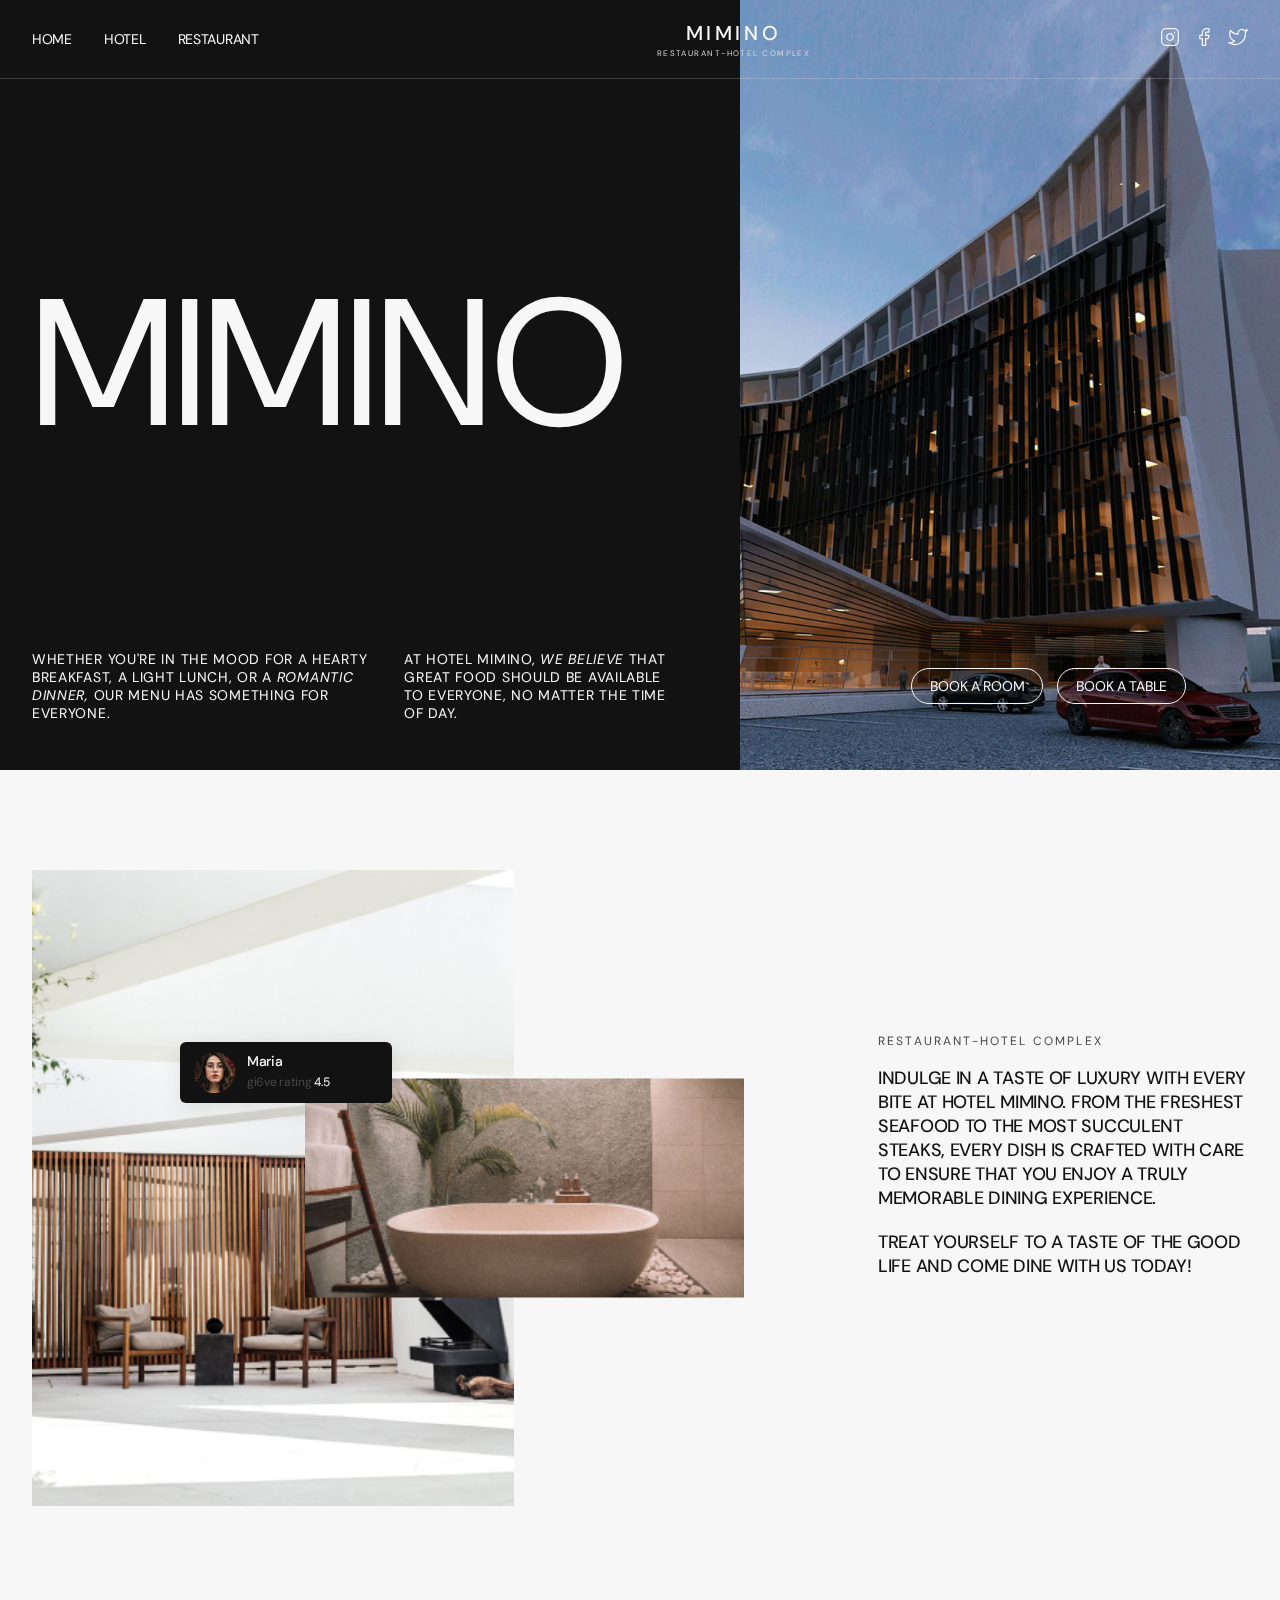
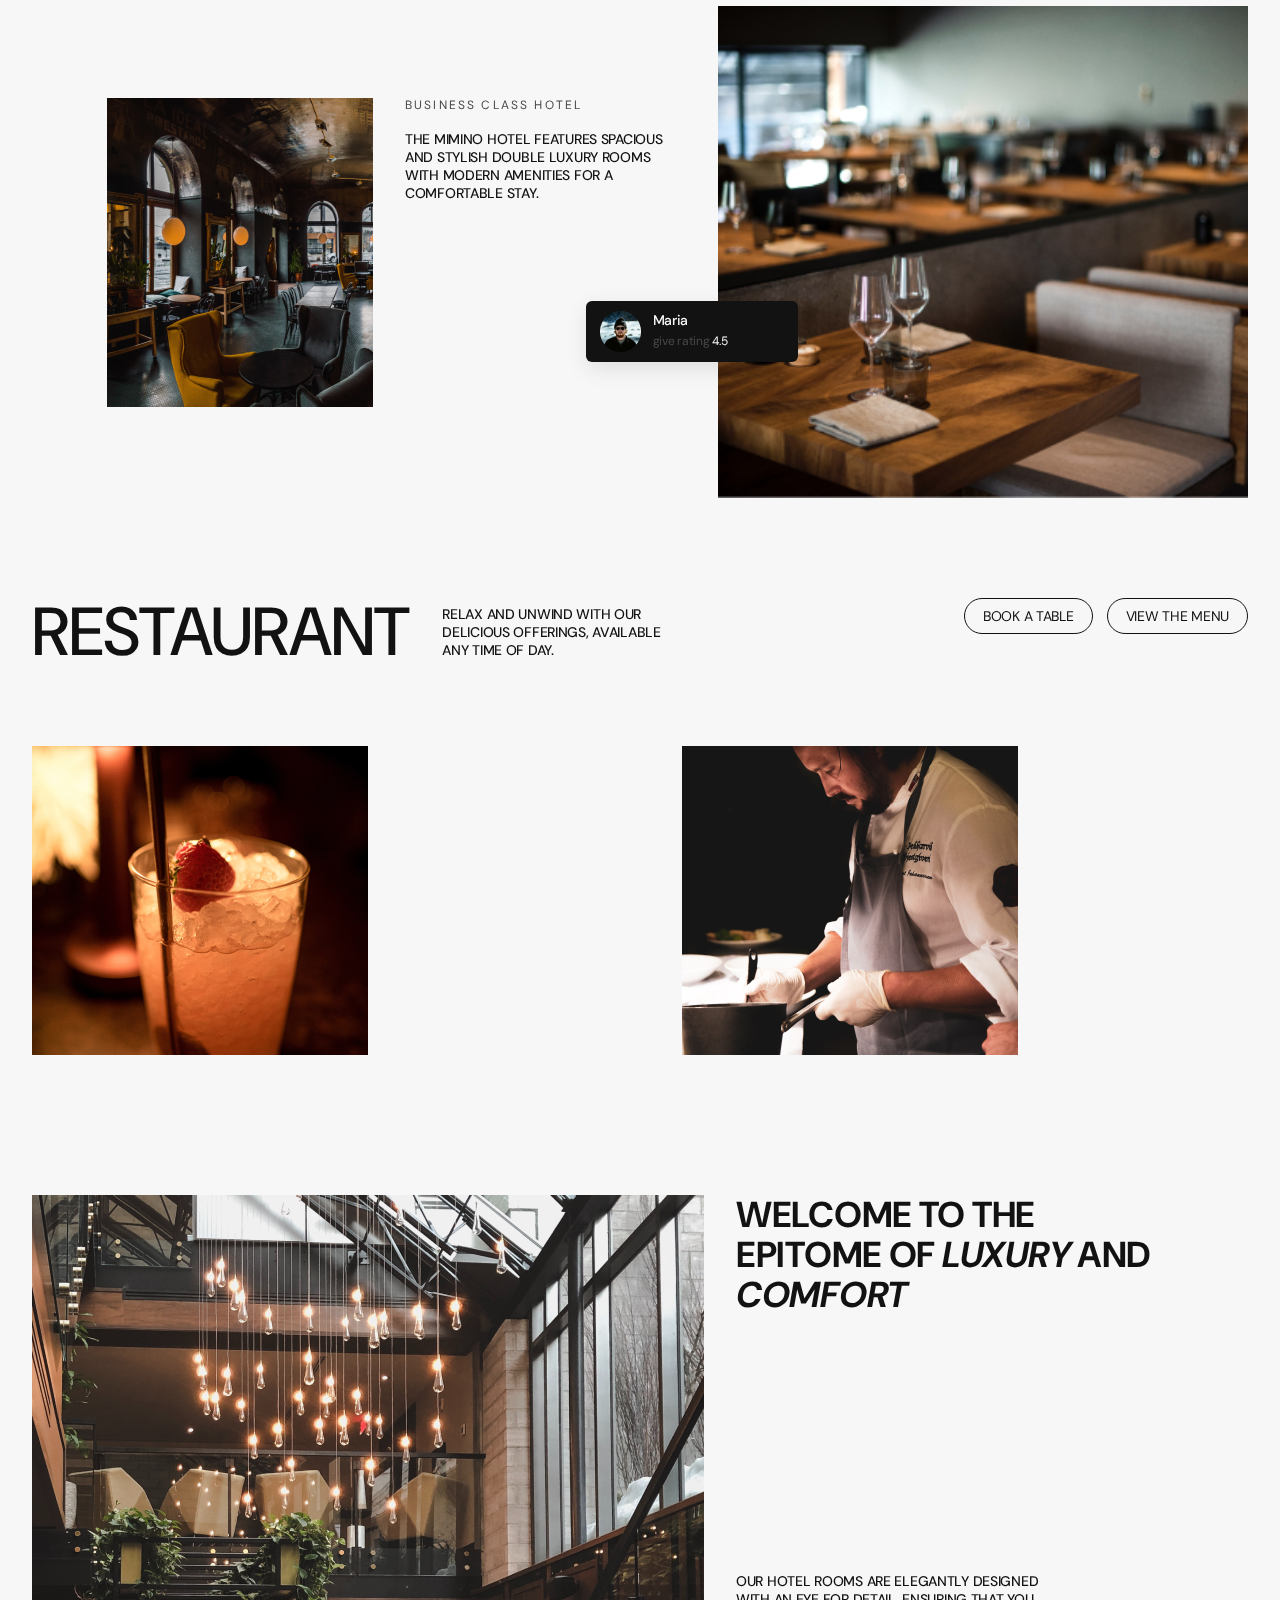
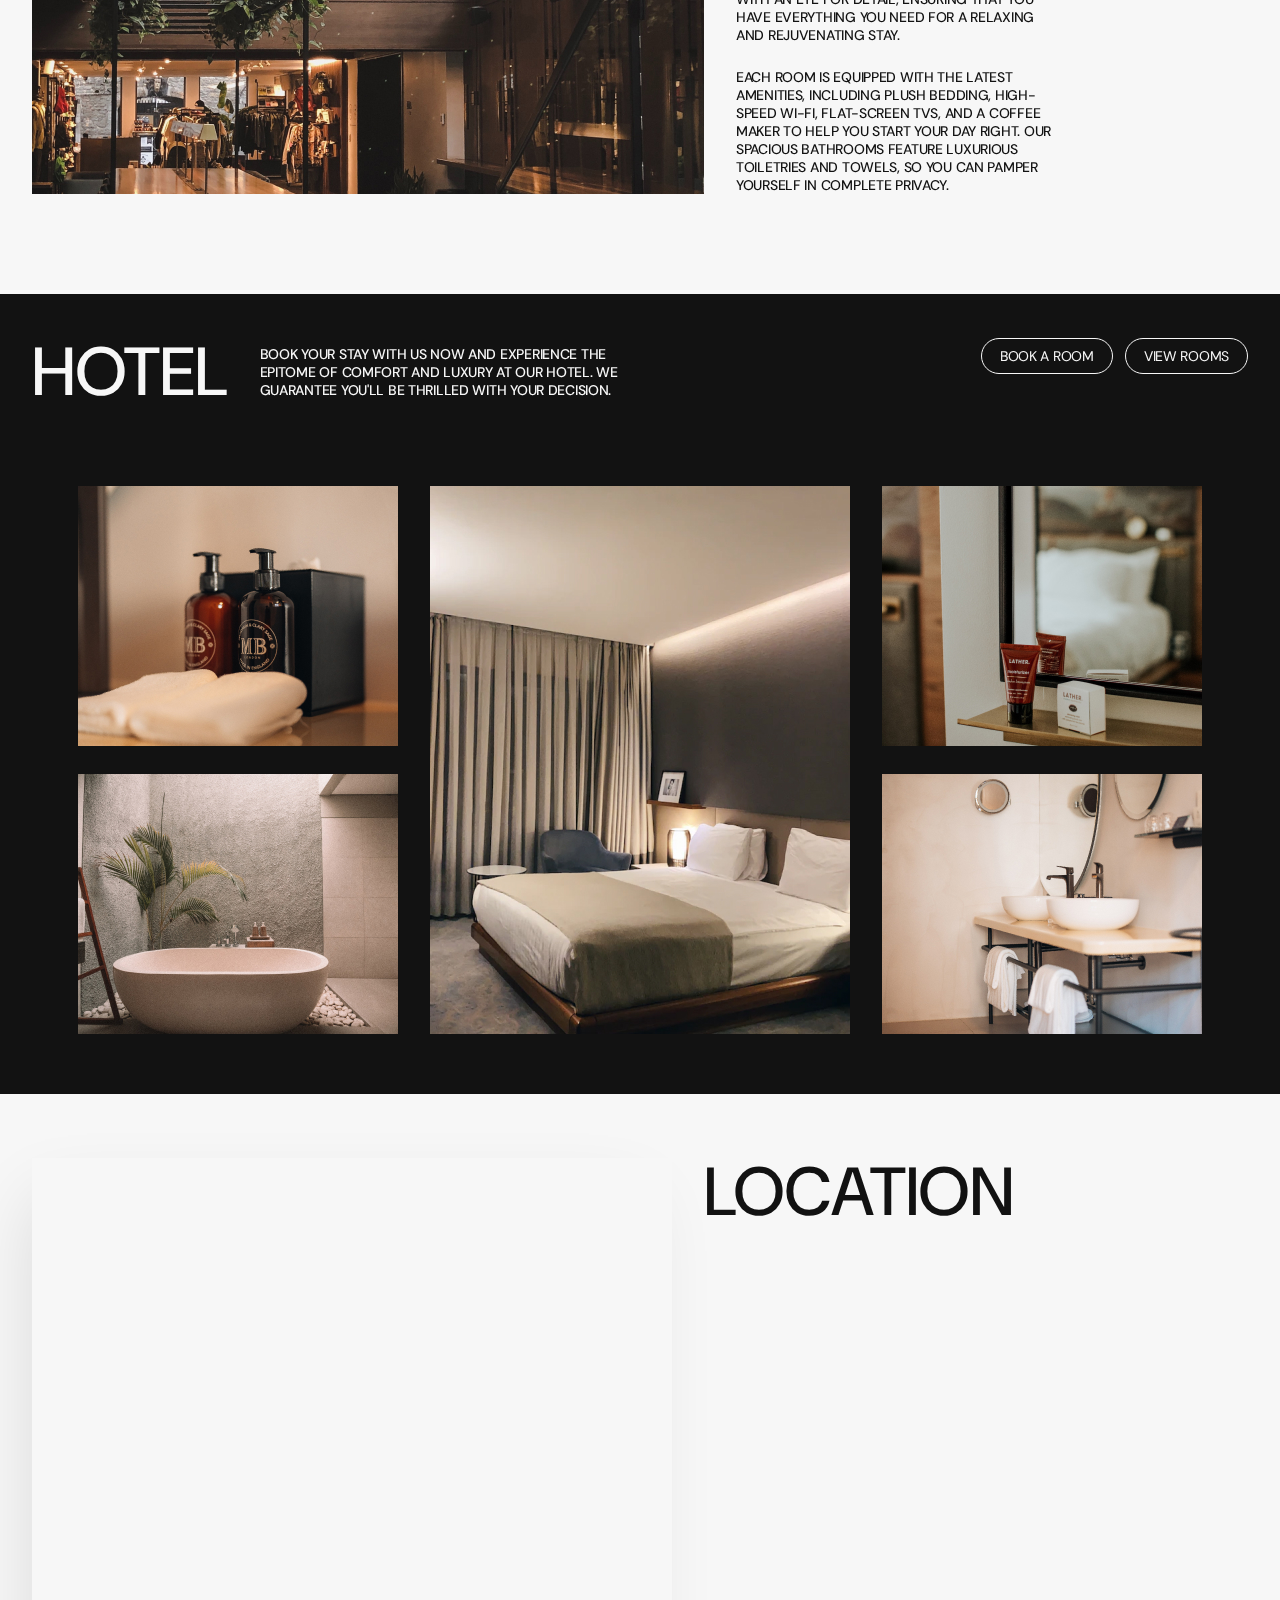
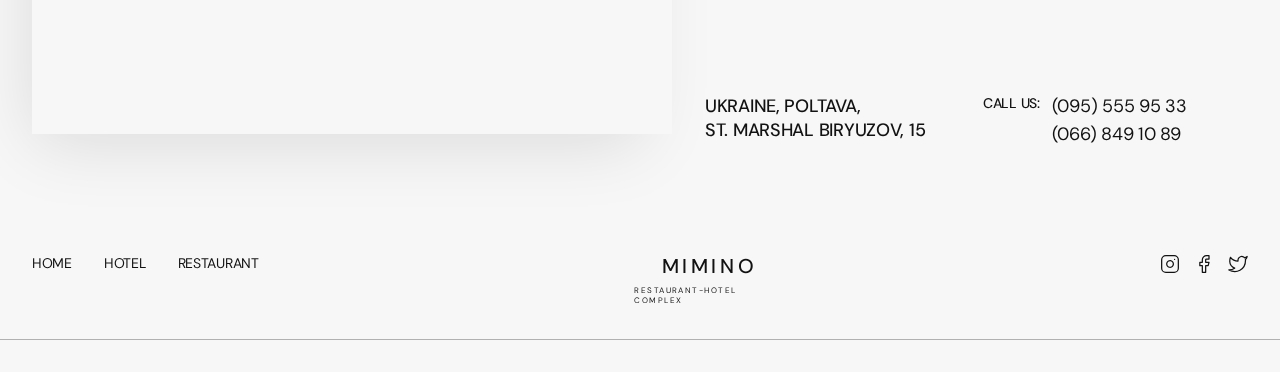
==== commit 3854977d: "image" ====
--- a/index.html
+++ b/index.html
@@ -131,7 +131,6 @@
         </div>
       </div>
     </section>
-
     <!-- About hotel -->
     <section class="section section-about">
       <div class="container">
@@ -293,6 +292,7 @@
     </section>
 
     <!-- Booking -->
+
     <section class="section-dark booking-section">
       <div class="container">
         <h2 class="visually-hidden">Booking</h2>
@@ -309,46 +309,40 @@
           <ul class="hotel-image-list">
             <div class="side-image-block">
               <li class="">
-                <img srscet="./img/hotel-bathroom-1-158@1.jpg 158w,
-                            ./img/hotel-bathroom-1-1-176@1.jpg 176w,
-                               ./img/hotel-bathroom-1-1-320@1.jpg 320w
-                            "
-                  sizes="(max-width: 767px) 158px, (min-width: 768px) and (max-width: 1199px) 176px, (min-width: 1200px) 320px"
-                  src="./img/hotel-bathroom-1-158@1.jpg" alt="" width="176" height="143">
+                <picture>
+                  <source media="(max-width: 1199px)" srcset="./img/hotel-bathroom-1-176@1.jpg" />
+                  <source media="(min-width: 1199px)" srcset="./img/hotel-bathroom-1-320@1.jpg " />
+                  <img src="./img/hotel-bathroom-1-320@1.jpg" alt="" />
+                </picture>
               </li>
               <li class="">
-                <img srscet="./img/hotel-bathroom-1-2-158@1.jpg 158w,
-                            ./img/hotel-bathroom-1-2-176@1.jpg 176w,
-                            ./img/hotel-bathroom-1-2-320@1.jpg 320w
-                            "
-                  sizes="(max-width: 767px) 158px, (min-width: 768px) and (max-width: 1199px) 176px, (min-width: 1200px) 320px"
-                  src="./img/hotel-bathroom-2-158@1.jpg" alt="" width="176" height="258">
+                <picture>
+                  <source media="(max-width: 1199px)" srcset="./img/hotel-bathroom-1-2-176@1.jpg" />
+                  <source media="(min-width: 1199px)" srcset="./img/hotel-bathroom-2-320@1.jpg" />
+                  <img src="./img/hotel-bathroom-2-320@1.jpg" alt="" />
+                </picture>
               </li>
             </div>
             <li class="">
-              <img srcet="./img/hotel-badroom-335@1.jpg 335w,
-                          ./img/hotel-badroom-320@1.jpg 320w,
-                          ./img/hotel-badroom-420@1.jpg 420w,
-                          "
-                sizes="(max-width: 767px) 335px, (min-width: 768px) and (max-width: 1199px) 320px, (min-width: 1200px) 420px"
-                src="./img/hotel-badroom-335@1.jpg" alt="" width="320" height="417">
+              <picture>
+                <source media="(max-width: 1199px)" srcset="./img/hotel-badroom-320@1.jpg" />
+                <source media="(min-width: 1199px)" srcset="./img/hotel-badroom-420@1.jpg" />
+                <img src="./img/hotel-badroom-420@1.jpg" alt="" />
+              </picture>
             </li>
             <div class="side-image-block">
               <li class="">
-                <img srscet="./img/hotel-bathroom-1-158@1.jpg 158w,
-                                        ./img/hotel-bathroom-1-1-176@1.jpg 176w,
-                                           ./img/hotel-bathroom-1-1-320@1.jpg 320w
-                                        "
-                  sizes="(max-width: 767px) 158px, (min-width: 768px) and (max-width: 1199px) 176px, (min-width: 1200px) 320px"
-                  src="./img/hotel-bathroom-1-158@1.jpg" alt="" width="176" height="258">
-              </li>
+                <picture>
+                  <source media="(max-width: 1199px)" srcset="./img/hotel-bathroom-3-176@1.jpg" />
+                  <source media="(min-width: 1200px)" srcset="./img/hotel-bathroom-3-320@1.jpg" />
+                  <img src="./img/hotel-bathroom-3-320@1.jpg" alt="" />
+                </picture>
               <li class="">
-                <img srscet="./img/hotel-bathroom-1-2-158@1.jpg 158w,
-                                        ./img/hotel-bathroom-1-2-176@1.jpg 176w,
-                                        ./img/hotel-bathroom-1-2-320@1.jpg 320w
-                                        "
-                  sizes="(max-width: 767px) 158px, (min-width: 768px) and (max-width: 1199px) 176px, (min-width: 1200px) 320px"
-                  src="./img/hotel-bathroom-2-158@1.jpg" alt="" width="176" height="143">
+                <picture>
+                  <source media="(max-width: 1199px)" srcset="./img/hotel-bathroom-4-176@1.jpg" />
+                  <source media="(min-width: 1200px)" srcset="./img/hotel-bathroom-4-320@1.jpg" />
+                  <img src="./img/hotel-bathroom-4-320@1.jpg" alt="" />
+                </picture>
               </li>
             </div>
           </ul>
--- a/style.css
+++ b/style.css
@@ -566,6 +566,7 @@
 @media screen and (min-width: 1200px) {
   .about-text-container {max-width: 530px;}
 }
+
 .feedback-second-block {
     left: 0px;
       top: 32%;
@@ -582,12 +583,16 @@
 left: 70px;
   top: 60%;
     }
+
+    .feedback-second-block {
+left: -25%;
+  top: 60%;
+    }
   }
 
 @media screen and (max-width: 1200px) {
 .about-second-image{
   margin-bottom: 54px;
-
 }}
 
 @media screen and (max-width: 768px) {
@@ -684,8 +689,12 @@
   margin-bottom: 40px;
 }
 
-.swiper-s,
-.swiper-restaurant {
+@media screen and (max-width: 768px) {
+  .swiper-s {
+margin-top: 27px;
+  }}
+
+.swiper-s {
   width: 100%;
   margin-bottom: 40px;
 }
@@ -758,6 +767,14 @@
 .swiper-button-prev {
   position: static;
 }
+
+@media screen and (min-width: 1200px) {
+.swiper-button-next,
+  .swiper-button-prev {
+    display: none;
+    position: static;
+  }
+  }
 
 .icon-wrapper {
     width: 24px;
@@ -821,6 +838,7 @@
   .hotel-container {
     display: flex;
     flex-direction: row-reverse;
+    justify-content: start;
   }
 .text-hotel-wrapper{
   display: flex;
